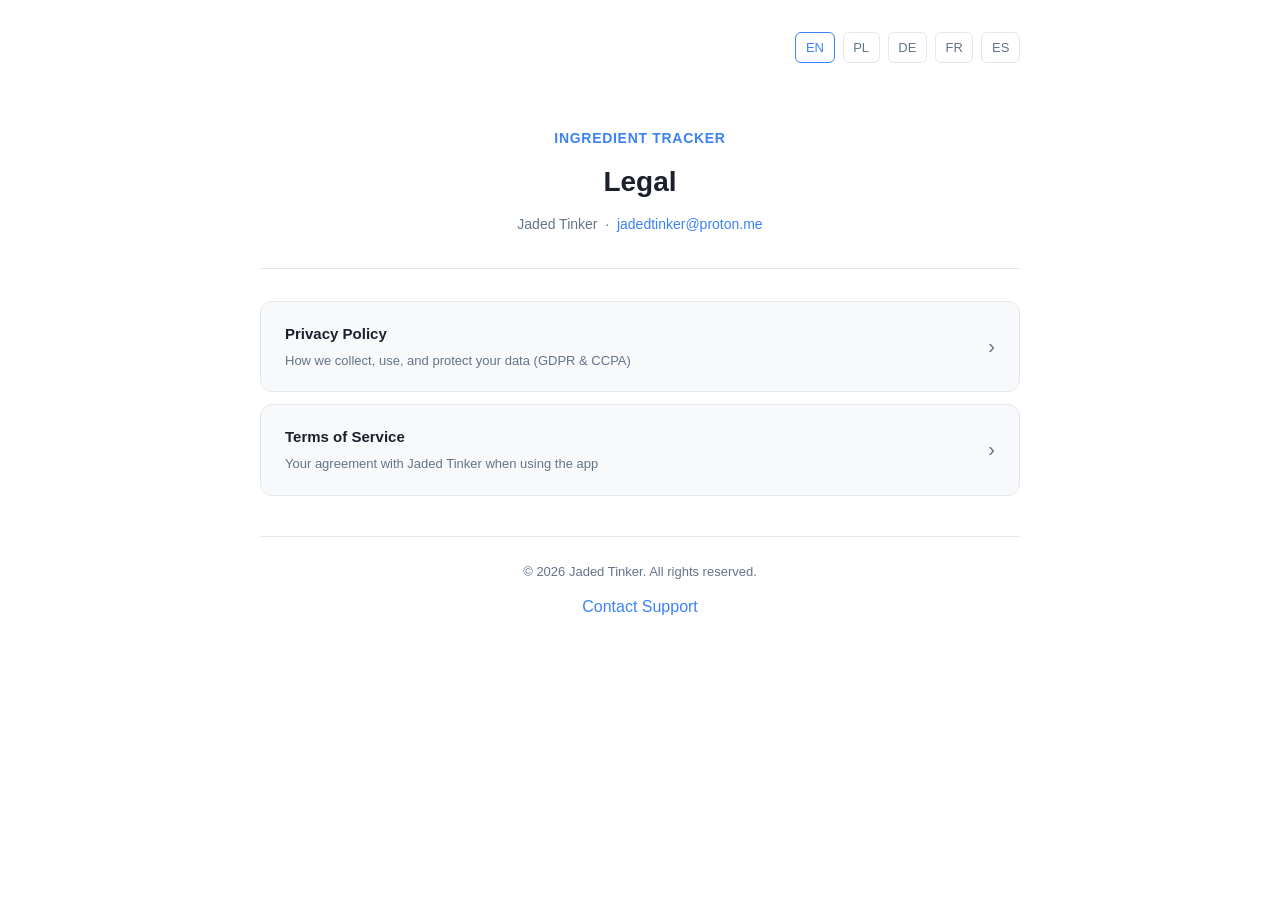
==== index.html @ 5c331623 "Add legal folder for subtree" ====
<!DOCTYPE html>
<html lang="en">
<head>
  <meta charset="UTF-8" />
  <meta name="viewport" content="width=device-width, initial-scale=1.0" />
  <title>Legal — Ingredient Tracker</title>
  <link rel="stylesheet" href="style.css" />
  <script>
    (function () {
      var supported = ['en', 'pl', 'de', 'fr', 'es'];
      var param = new URLSearchParams(location.search).get('lang');
      var nav = ((navigator.language || navigator.userLanguage || '')).split('-')[0].toLowerCase();
      var lang = supported.indexOf(param) !== -1 ? param
               : supported.indexOf(nav)   !== -1 ? nav
               : 'en';
      window.SITE_LANG = lang;
      document.documentElement.lang = lang;
    }());
  </script>
  <style>
    .legal-links { display: flex; flex-direction: column; gap: 0.75rem; margin-top: 1.5rem; }
    .legal-link { display: flex; align-items: center; justify-content: space-between; background: var(--surface); border: 1px solid var(--border); border-radius: 0.75rem; padding: 1.25rem 1.5rem; text-decoration: none; color: var(--text); transition: border-color 0.15s; }
    .legal-link:hover { border-color: var(--primary); }
    .legal-link-title { font-weight: 600; font-size: 0.9375rem; }
    .legal-link-desc { font-size: 0.8125rem; color: var(--text-muted); margin-top: 0.2rem; }
    .legal-link-arrow { color: var(--text-muted); font-size: 1.25rem; flex-shrink: 0; }
  </style>
</head>
<body>
  <div class="container">

    <!-- Language switcher -->
    <nav class="lang-switcher" id="lang-switcher">
      <a href="?lang=en">EN</a>
      <a href="?lang=pl">PL</a>
      <a href="?lang=de">DE</a>
      <a href="?lang=fr">FR</a>
      <a href="?lang=es">ES</a>
    </nav>

    <!-- EN -->
    <div class="lang-block" data-lang="en">
      <header><p class="app-name">Ingredient Tracker</p><h1>Legal</h1><p class="meta">Jaded Tinker &nbsp;·&nbsp; <a href="mailto:jadedtinker@proton.me">jadedtinker@proton.me</a></p></header>
      <div class="legal-links">
        <a href="privacy.html?lang=en" class="legal-link"><div><div class="legal-link-title">Privacy Policy</div><div class="legal-link-desc">How we collect, use, and protect your data (GDPR &amp; CCPA)</div></div><span class="legal-link-arrow">›</span></a>
        <a href="terms.html?lang=en" class="legal-link"><div><div class="legal-link-title">Terms of Service</div><div class="legal-link-desc">Your agreement with Jaded Tinker when using the app</div></div><span class="legal-link-arrow">›</span></a>
      </div>
      <footer><p>© 2026 Jaded Tinker. All rights reserved.</p><div class="footer-links"><a href="mailto:jadedtinker@proton.me">Contact Support</a></div></footer>
    </div>

    <!-- PL -->
    <div class="lang-block" data-lang="pl" hidden>
      <header><p class="app-name">Ingredient Tracker</p><h1>Dokumenty Prawne</h1><p class="meta">Jaded Tinker &nbsp;·&nbsp; <a href="mailto:jadedtinker@proton.me">jadedtinker@proton.me</a></p></header>
      <div class="legal-links">
        <a href="privacy.html?lang=pl" class="legal-link"><div><div class="legal-link-title">Polityka Prywatności</div><div class="legal-link-desc">Jak zbieramy i chronimy Twoje dane (RODO i CCPA)</div></div><span class="legal-link-arrow">›</span></a>
        <a href="terms.html?lang=pl" class="legal-link"><div><div class="legal-link-title">Warunki Korzystania</div><div class="legal-link-desc">Umowa z Jaded Tinker dotycząca korzystania z aplikacji</div></div><span class="legal-link-arrow">›</span></a>
      </div>
      <footer><p>© 2026 Jaded Tinker. Wszelkie prawa zastrzeżone.</p><div class="footer-links"><a href="mailto:jadedtinker@proton.me">Kontakt</a></div></footer>
    </div>

    <!-- DE -->
    <div class="lang-block" data-lang="de" hidden>
      <header><p class="app-name">Ingredient Tracker</p><h1>Rechtliches</h1><p class="meta">Jaded Tinker &nbsp;·&nbsp; <a href="mailto:jadedtinker@proton.me">jadedtinker@proton.me</a></p></header>
      <div class="legal-links">
        <a href="privacy.html?lang=de" class="legal-link"><div><div class="legal-link-title">Datenschutzerklärung</div><div class="legal-link-desc">Wie wir Ihre Daten erheben und schützen (DSGVO &amp; CCPA)</div></div><span class="legal-link-arrow">›</span></a>
        <a href="terms.html?lang=de" class="legal-link"><div><div class="legal-link-title">Nutzungsbedingungen</div><div class="legal-link-desc">Ihre Vereinbarung mit Jaded Tinker bei Nutzung der App</div></div><span class="legal-link-arrow">›</span></a>
      </div>
      <footer><p>© 2026 Jaded Tinker. Alle Rechte vorbehalten.</p><div class="footer-links"><a href="mailto:jadedtinker@proton.me">Kontakt</a></div></footer>
    </div>

    <!-- FR -->
    <div class="lang-block" data-lang="fr" hidden>
      <header><p class="app-name">Ingredient Tracker</p><h1>Documents Légaux</h1><p class="meta">Jaded Tinker &nbsp;·&nbsp; <a href="mailto:jadedtinker@proton.me">jadedtinker@proton.me</a></p></header>
      <div class="legal-links">
        <a href="privacy.html?lang=fr" class="legal-link"><div><div class="legal-link-title">Politique de Confidentialité</div><div class="legal-link-desc">Comment nous collectons et protégeons vos données (RGPD &amp; CCPA)</div></div><span class="legal-link-arrow">›</span></a>
        <a href="terms.html?lang=fr" class="legal-link"><div><div class="legal-link-title">Conditions d'Utilisation</div><div class="legal-link-desc">Votre accord avec Jaded Tinker pour l'utilisation de l'application</div></div><span class="legal-link-arrow">›</span></a>
      </div>
      <footer><p>© 2026 Jaded Tinker. Tous droits réservés.</p><div class="footer-links"><a href="mailto:jadedtinker@proton.me">Contact</a></div></footer>
    </div>

    <!-- ES -->
    <div class="lang-block" data-lang="es" hidden>
      <header><p class="app-name">Ingredient Tracker</p><h1>Documentos Legales</h1><p class="meta">Jaded Tinker &nbsp;·&nbsp; <a href="mailto:jadedtinker@proton.me">jadedtinker@proton.me</a></p></header>
      <div class="legal-links">
        <a href="privacy.html?lang=es" class="legal-link"><div><div class="legal-link-title">Política de Privacidad</div><div class="legal-link-desc">Cómo recopilamos y protegemos sus datos (RGPD y CCPA)</div></div><span class="legal-link-arrow">›</span></a>
        <a href="terms.html?lang=es" class="legal-link"><div><div class="legal-link-title">Términos de Servicio</div><div class="legal-link-desc">Su acuerdo con Jaded Tinker al usar la aplicación</div></div><span class="legal-link-arrow">›</span></a>
      </div>
      <footer><p>© 2026 Jaded Tinker. Todos los derechos reservados.</p><div class="footer-links"><a href="mailto:jadedtinker@proton.me">Contacto</a></div></footer>
    </div>

  </div>

  <script>
    (function () {
      var lang = window.SITE_LANG;
      var blocks = document.querySelectorAll('.lang-block');
      for (var i = 0; i < blocks.length; i++) {
        blocks[i].hidden = blocks[i].dataset.lang !== lang;
      }
      var links = document.querySelectorAll('#lang-switcher a');
      for (var j = 0; j < links.length; j++) {
        var href = links[j].getAttribute('href');
        if (href === '?lang=' + lang) {
          links[j].classList.add('active');
        }
      }
    }());
  </script>
</body>
</html>
---- style.css ----
*, *::before, *::after { box-sizing: border-box; }

:root {
  --bg: #ffffff;
  --surface: #f8f9fa;
  --border: #e2e8f0;
  --text: #1a202c;
  --text-muted: #64748b;
  --primary: #3b82f6;
  --warning-bg: #fef2f2;
  --warning-border: #fca5a5;
  --warning-text: #991b1b;
}

@media (prefers-color-scheme: dark) {
  :root {
    --bg: #0f172a;
    --surface: #1e293b;
    --border: #334155;
    --text: #f1f5f9;
    --text-muted: #94a3b8;
    --primary: #60a5fa;
    --warning-bg: #1c0a0a;
    --warning-border: #7f1d1d;
    --warning-text: #fca5a5;
  }
}

html { font-size: 16px; }

body {
  margin: 0;
  padding: 0;
  background: var(--bg);
  color: var(--text);
  font-family: -apple-system, BlinkMacSystemFont, "Segoe UI", Roboto, Helvetica, Arial, sans-serif;
  line-height: 1.65;
}

.container {
  max-width: 800px;
  margin: 0 auto;
  padding: 2rem 1.25rem 4rem;
}

/* Header */
header {
  text-align: center;
  padding: 2.5rem 0 2rem;
  border-bottom: 1px solid var(--border);
  margin-bottom: 2rem;
}

header .app-name {
  font-size: 0.875rem;
  font-weight: 600;
  color: var(--primary);
  letter-spacing: 0.05em;
  text-transform: uppercase;
  margin: 0 0 0.5rem;
}

header h1 {
  font-size: 1.75rem;
  font-weight: 700;
  margin: 0 0 0.5rem;
  color: var(--text);
}

header .meta {
  font-size: 0.875rem;
  color: var(--text-muted);
  margin: 0;
}

header .meta a {
  color: var(--primary);
  text-decoration: none;
}

header .meta a:hover {
  text-decoration: underline;
}

/* Sections */
section {
  background: var(--surface);
  border: 1px solid var(--border);
  border-radius: 0.75rem;
  padding: 1.25rem 1.5rem;
  margin-bottom: 1rem;
}

section h2 {
  font-size: 0.9375rem;
  font-weight: 600;
  margin: 0 0 0.75rem;
  color: var(--text);
}

section p {
  margin: 0 0 0.6rem;
  font-size: 0.9375rem;
  color: var(--text-muted);
}

section p:last-child { margin-bottom: 0; }

section ul {
  margin: 0.25rem 0 0.6rem 1.25rem;
  padding: 0;
}

section ul:last-child { margin-bottom: 0; }

section li {
  font-size: 0.9375rem;
  color: var(--text-muted);
  margin-bottom: 0.3rem;
}

section .sub-heading {
  font-size: 0.875rem;
  font-weight: 600;
  color: var(--text);
  margin: 1rem 0 0.4rem;
  display: block;
}

section .sub-heading:first-child { margin-top: 0; }

/* Medical disclaimer box */
.disclaimer {
  background: var(--warning-bg);
  border: 1px solid var(--warning-border);
  border-radius: 0.5rem;
  padding: 1rem;
  margin: 0.75rem 0;
}

.disclaimer .disclaimer-title {
  font-size: 0.875rem;
  font-weight: 700;
  color: var(--warning-text);
  margin: 0 0 0.5rem;
  display: block;
}

.disclaimer p {
  font-size: 0.875rem;
  color: var(--warning-text);
  margin: 0;
}

/* Third-party provider blocks */
.provider {
  margin-top: 1rem;
  padding-top: 1rem;
  border-top: 1px solid var(--border);
}

.provider:first-of-type { border-top: none; margin-top: 0; padding-top: 0; }

.provider-name {
  font-size: 0.875rem;
  font-weight: 600;
  color: var(--text);
  display: block;
  margin-bottom: 0.3rem;
}

.provider-policy {
  font-size: 0.8125rem;
  color: var(--text-muted);
  display: block;
  margin-top: 0.25rem;
}

.provider-policy a {
  color: var(--primary);
  text-decoration: none;
}

.provider-policy a:hover { text-decoration: underline; }

/* Footer */
footer {
  margin-top: 2.5rem;
  padding-top: 1.5rem;
  border-top: 1px solid var(--border);
  text-align: center;
}

footer p {
  font-size: 0.8125rem;
  color: var(--text-muted);
  margin: 0 0 0.5rem;
}

footer a {
  color: var(--primary);
  text-decoration: none;
}

footer a:hover { text-decoration: underline; }

footer .footer-links {
  display: flex;
  justify-content: center;
  gap: 1.5rem;
  flex-wrap: wrap;
  margin-top: 0.75rem;
}

/* Language switcher */
.lang-switcher {
  display: flex;
  gap: 0.5rem;
  justify-content: flex-end;
  flex-wrap: wrap;
  margin-bottom: 1.5rem;
}

.lang-switcher a {
  font-size: 0.8125rem;
  font-weight: 500;
  padding: 0.25rem 0.6rem;
  border-radius: 0.375rem;
  border: 1px solid var(--border);
  color: var(--text-muted);
  text-decoration: none;
  transition: border-color 0.15s, color 0.15s;
}

.lang-switcher a:hover,
.lang-switcher a.active {
  border-color: var(--primary);
  color: var(--primary);
}

/* Nav breadcrumb */
.breadcrumb {
  font-size: 0.8125rem;
  color: var(--text-muted);
  margin-bottom: 1.5rem;
}

.breadcrumb a {
  color: var(--primary);
  text-decoration: none;
}

.breadcrumb a:hover { text-decoration: underline; }
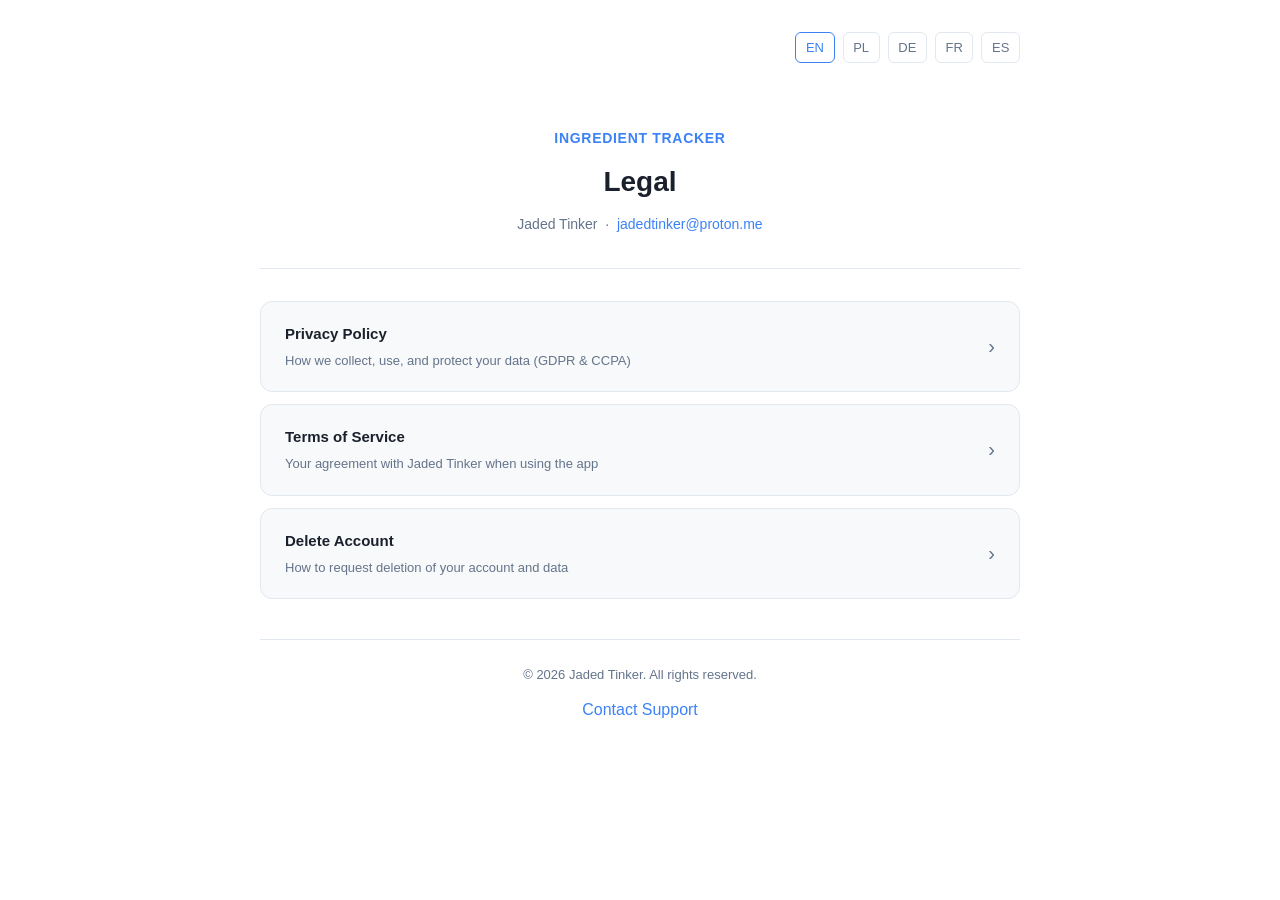
==== commit 76dcd32f: "legal: update privacy pages" ====
--- a/index.html
+++ b/index.html
@@ -44,6 +44,7 @@
       <div class="legal-links">
         <a href="privacy.html?lang=en" class="legal-link"><div><div class="legal-link-title">Privacy Policy</div><div class="legal-link-desc">How we collect, use, and protect your data (GDPR &amp; CCPA)</div></div><span class="legal-link-arrow">›</span></a>
         <a href="terms.html?lang=en" class="legal-link"><div><div class="legal-link-title">Terms of Service</div><div class="legal-link-desc">Your agreement with Jaded Tinker when using the app</div></div><span class="legal-link-arrow">›</span></a>
+        <a href="delete-account.html?lang=en" class="legal-link"><div><div class="legal-link-title">Delete Account</div><div class="legal-link-desc">How to request deletion of your account and data</div></div><span class="legal-link-arrow">›</span></a>
       </div>
       <footer><p>© 2026 Jaded Tinker. All rights reserved.</p><div class="footer-links"><a href="mailto:jadedtinker@proton.me">Contact Support</a></div></footer>
     </div>
@@ -54,6 +55,7 @@
       <div class="legal-links">
         <a href="privacy.html?lang=pl" class="legal-link"><div><div class="legal-link-title">Polityka Prywatności</div><div class="legal-link-desc">Jak zbieramy i chronimy Twoje dane (RODO i CCPA)</div></div><span class="legal-link-arrow">›</span></a>
         <a href="terms.html?lang=pl" class="legal-link"><div><div class="legal-link-title">Warunki Korzystania</div><div class="legal-link-desc">Umowa z Jaded Tinker dotycząca korzystania z aplikacji</div></div><span class="legal-link-arrow">›</span></a>
+        <a href="delete-account.html?lang=pl" class="legal-link"><div><div class="legal-link-title">Usuń Konto</div><div class="legal-link-desc">Jak poprosić o usunięcie konta i powiązanych danych</div></div><span class="legal-link-arrow">›</span></a>
       </div>
       <footer><p>© 2026 Jaded Tinker. Wszelkie prawa zastrzeżone.</p><div class="footer-links"><a href="mailto:jadedtinker@proton.me">Kontakt</a></div></footer>
     </div>
@@ -64,6 +66,7 @@
       <div class="legal-links">
         <a href="privacy.html?lang=de" class="legal-link"><div><div class="legal-link-title">Datenschutzerklärung</div><div class="legal-link-desc">Wie wir Ihre Daten erheben und schützen (DSGVO &amp; CCPA)</div></div><span class="legal-link-arrow">›</span></a>
         <a href="terms.html?lang=de" class="legal-link"><div><div class="legal-link-title">Nutzungsbedingungen</div><div class="legal-link-desc">Ihre Vereinbarung mit Jaded Tinker bei Nutzung der App</div></div><span class="legal-link-arrow">›</span></a>
+        <a href="delete-account.html?lang=de" class="legal-link"><div><div class="legal-link-title">Konto Löschen</div><div class="legal-link-desc">So beantragen Sie die Löschung Ihres Kontos und Ihrer Daten</div></div><span class="legal-link-arrow">›</span></a>
       </div>
       <footer><p>© 2026 Jaded Tinker. Alle Rechte vorbehalten.</p><div class="footer-links"><a href="mailto:jadedtinker@proton.me">Kontakt</a></div></footer>
     </div>
@@ -74,6 +77,7 @@
       <div class="legal-links">
         <a href="privacy.html?lang=fr" class="legal-link"><div><div class="legal-link-title">Politique de Confidentialité</div><div class="legal-link-desc">Comment nous collectons et protégeons vos données (RGPD &amp; CCPA)</div></div><span class="legal-link-arrow">›</span></a>
         <a href="terms.html?lang=fr" class="legal-link"><div><div class="legal-link-title">Conditions d'Utilisation</div><div class="legal-link-desc">Votre accord avec Jaded Tinker pour l'utilisation de l'application</div></div><span class="legal-link-arrow">›</span></a>
+        <a href="delete-account.html?lang=fr" class="legal-link"><div><div class="legal-link-title">Supprimer le Compte</div><div class="legal-link-desc">Comment demander la suppression de votre compte et de vos données</div></div><span class="legal-link-arrow">›</span></a>
       </div>
       <footer><p>© 2026 Jaded Tinker. Tous droits réservés.</p><div class="footer-links"><a href="mailto:jadedtinker@proton.me">Contact</a></div></footer>
     </div>
@@ -84,6 +88,7 @@
       <div class="legal-links">
         <a href="privacy.html?lang=es" class="legal-link"><div><div class="legal-link-title">Política de Privacidad</div><div class="legal-link-desc">Cómo recopilamos y protegemos sus datos (RGPD y CCPA)</div></div><span class="legal-link-arrow">›</span></a>
         <a href="terms.html?lang=es" class="legal-link"><div><div class="legal-link-title">Términos de Servicio</div><div class="legal-link-desc">Su acuerdo con Jaded Tinker al usar la aplicación</div></div><span class="legal-link-arrow">›</span></a>
+        <a href="delete-account.html?lang=es" class="legal-link"><div><div class="legal-link-title">Eliminar Cuenta</div><div class="legal-link-desc">Cómo solicitar la eliminación de su cuenta y datos</div></div><span class="legal-link-arrow">›</span></a>
       </div>
       <footer><p>© 2026 Jaded Tinker. Todos los derechos reservados.</p><div class="footer-links"><a href="mailto:jadedtinker@proton.me">Contacto</a></div></footer>
     </div>
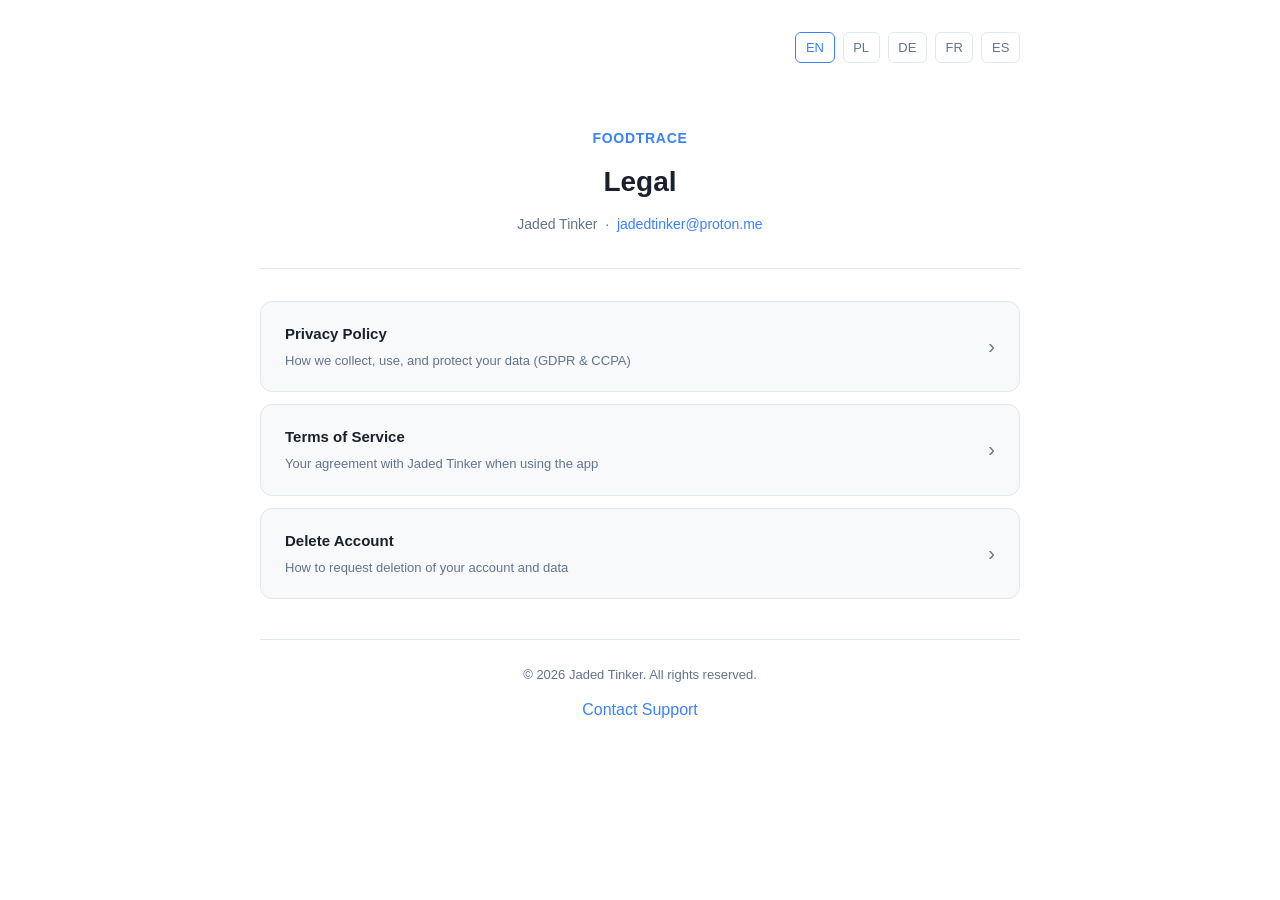
==== commit 940f1eac: "clean app rebuild and name change" ====
--- a/index.html
+++ b/index.html
@@ -1,115 +1,330 @@
 <!DOCTYPE html>
 <html lang="en">
-<head>
-  <meta charset="UTF-8" />
-  <meta name="viewport" content="width=device-width, initial-scale=1.0" />
-  <title>Legal — Ingredient Tracker</title>
-  <link rel="stylesheet" href="style.css" />
-  <script>
-    (function () {
-      var supported = ['en', 'pl', 'de', 'fr', 'es'];
-      var param = new URLSearchParams(location.search).get('lang');
-      var nav = ((navigator.language || navigator.userLanguage || '')).split('-')[0].toLowerCase();
-      var lang = supported.indexOf(param) !== -1 ? param
-               : supported.indexOf(nav)   !== -1 ? nav
-               : 'en';
-      window.SITE_LANG = lang;
-      document.documentElement.lang = lang;
-    }());
-  </script>
-  <style>
-    .legal-links { display: flex; flex-direction: column; gap: 0.75rem; margin-top: 1.5rem; }
-    .legal-link { display: flex; align-items: center; justify-content: space-between; background: var(--surface); border: 1px solid var(--border); border-radius: 0.75rem; padding: 1.25rem 1.5rem; text-decoration: none; color: var(--text); transition: border-color 0.15s; }
-    .legal-link:hover { border-color: var(--primary); }
-    .legal-link-title { font-weight: 600; font-size: 0.9375rem; }
-    .legal-link-desc { font-size: 0.8125rem; color: var(--text-muted); margin-top: 0.2rem; }
-    .legal-link-arrow { color: var(--text-muted); font-size: 1.25rem; flex-shrink: 0; }
-  </style>
-</head>
-<body>
-  <div class="container">
-
-    <!-- Language switcher -->
-    <nav class="lang-switcher" id="lang-switcher">
-      <a href="?lang=en">EN</a>
-      <a href="?lang=pl">PL</a>
-      <a href="?lang=de">DE</a>
-      <a href="?lang=fr">FR</a>
-      <a href="?lang=es">ES</a>
-    </nav>
-
-    <!-- EN -->
-    <div class="lang-block" data-lang="en">
-      <header><p class="app-name">Ingredient Tracker</p><h1>Legal</h1><p class="meta">Jaded Tinker &nbsp;·&nbsp; <a href="mailto:jadedtinker@proton.me">jadedtinker@proton.me</a></p></header>
-      <div class="legal-links">
-        <a href="privacy.html?lang=en" class="legal-link"><div><div class="legal-link-title">Privacy Policy</div><div class="legal-link-desc">How we collect, use, and protect your data (GDPR &amp; CCPA)</div></div><span class="legal-link-arrow">›</span></a>
-        <a href="terms.html?lang=en" class="legal-link"><div><div class="legal-link-title">Terms of Service</div><div class="legal-link-desc">Your agreement with Jaded Tinker when using the app</div></div><span class="legal-link-arrow">›</span></a>
-        <a href="delete-account.html?lang=en" class="legal-link"><div><div class="legal-link-title">Delete Account</div><div class="legal-link-desc">How to request deletion of your account and data</div></div><span class="legal-link-arrow">›</span></a>
-      </div>
-      <footer><p>© 2026 Jaded Tinker. All rights reserved.</p><div class="footer-links"><a href="mailto:jadedtinker@proton.me">Contact Support</a></div></footer>
+  <head>
+    <meta charset="UTF-8" />
+    <meta name="viewport" content="width=device-width, initial-scale=1.0" />
+    <title>Legal — FoodTrace</title>
+    <link rel="stylesheet" href="style.css" />
+    <script>
+      (function () {
+        var supported = ["en", "pl", "de", "fr", "es"];
+        var param = new URLSearchParams(location.search).get("lang");
+        var nav = (navigator.language || navigator.userLanguage || "")
+          .split("-")[0]
+          .toLowerCase();
+        var lang =
+          supported.indexOf(param) !== -1
+            ? param
+            : supported.indexOf(nav) !== -1
+            ? nav
+            : "en";
+        window.SITE_LANG = lang;
+        document.documentElement.lang = lang;
+      })();
+    </script>
+    <style>
+      .legal-links {
+        display: flex;
+        flex-direction: column;
+        gap: 0.75rem;
+        margin-top: 1.5rem;
+      }
+      .legal-link {
+        display: flex;
+        align-items: center;
+        justify-content: space-between;
+        background: var(--surface);
+        border: 1px solid var(--border);
+        border-radius: 0.75rem;
+        padding: 1.25rem 1.5rem;
+        text-decoration: none;
+        color: var(--text);
+        transition: border-color 0.15s;
+      }
+      .legal-link:hover {
+        border-color: var(--primary);
+      }
+      .legal-link-title {
+        font-weight: 600;
+        font-size: 0.9375rem;
+      }
+      .legal-link-desc {
+        font-size: 0.8125rem;
+        color: var(--text-muted);
+        margin-top: 0.2rem;
+      }
+      .legal-link-arrow {
+        color: var(--text-muted);
+        font-size: 1.25rem;
+        flex-shrink: 0;
+      }
+    </style>
+  </head>
+  <body>
+    <div class="container">
+      <!-- Language switcher -->
+      <nav class="lang-switcher" id="lang-switcher">
+        <a href="?lang=en">EN</a>
+        <a href="?lang=pl">PL</a>
+        <a href="?lang=de">DE</a>
+        <a href="?lang=fr">FR</a>
+        <a href="?lang=es">ES</a>
+      </nav>
+
+      <!-- EN -->
+      <div class="lang-block" data-lang="en">
+        <header>
+          <p class="app-name">FoodTrace</p>
+          <h1>Legal</h1>
+          <p class="meta">
+            Jaded Tinker &nbsp;·&nbsp;
+            <a href="mailto:jadedtinker@proton.me">jadedtinker@proton.me</a>
+          </p>
+        </header>
+        <div class="legal-links">
+          <a href="privacy.html?lang=en" class="legal-link"
+            ><div>
+              <div class="legal-link-title">Privacy Policy</div>
+              <div class="legal-link-desc">
+                How we collect, use, and protect your data (GDPR &amp; CCPA)
+              </div>
+            </div>
+            <span class="legal-link-arrow">›</span></a
+          >
+          <a href="terms.html?lang=en" class="legal-link"
+            ><div>
+              <div class="legal-link-title">Terms of Service</div>
+              <div class="legal-link-desc">
+                Your agreement with Jaded Tinker when using the app
+              </div>
+            </div>
+            <span class="legal-link-arrow">›</span></a
+          >
+          <a href="delete-account.html?lang=en" class="legal-link"
+            ><div>
+              <div class="legal-link-title">Delete Account</div>
+              <div class="legal-link-desc">
+                How to request deletion of your account and data
+              </div>
+            </div>
+            <span class="legal-link-arrow">›</span></a
+          >
+        </div>
+        <footer>
+          <p>© 2026 Jaded Tinker. All rights reserved.</p>
+          <div class="footer-links">
+            <a href="mailto:jadedtinker@proton.me">Contact Support</a>
+          </div>
+        </footer>
+      </div>
+
+      <!-- PL -->
+      <div class="lang-block" data-lang="pl" hidden>
+        <header>
+          <p class="app-name">FoodTrace</p>
+          <h1>Dokumenty Prawne</h1>
+          <p class="meta">
+            Jaded Tinker &nbsp;·&nbsp;
+            <a href="mailto:jadedtinker@proton.me">jadedtinker@proton.me</a>
+          </p>
+        </header>
+        <div class="legal-links">
+          <a href="privacy.html?lang=pl" class="legal-link"
+            ><div>
+              <div class="legal-link-title">Polityka Prywatności</div>
+              <div class="legal-link-desc">
+                Jak zbieramy i chronimy Twoje dane (RODO i CCPA)
+              </div>
+            </div>
+            <span class="legal-link-arrow">›</span></a
+          >
+          <a href="terms.html?lang=pl" class="legal-link"
+            ><div>
+              <div class="legal-link-title">Warunki Korzystania</div>
+              <div class="legal-link-desc">
+                Umowa z Jaded Tinker dotycząca korzystania z aplikacji
+              </div>
+            </div>
+            <span class="legal-link-arrow">›</span></a
+          >
+          <a href="delete-account.html?lang=pl" class="legal-link"
+            ><div>
+              <div class="legal-link-title">Usuń Konto</div>
+              <div class="legal-link-desc">
+                Jak poprosić o usunięcie konta i powiązanych danych
+              </div>
+            </div>
+            <span class="legal-link-arrow">›</span></a
+          >
+        </div>
+        <footer>
+          <p>© 2026 Jaded Tinker. Wszelkie prawa zastrzeżone.</p>
+          <div class="footer-links">
+            <a href="mailto:jadedtinker@proton.me">Kontakt</a>
+          </div>
+        </footer>
+      </div>
+
+      <!-- DE -->
+      <div class="lang-block" data-lang="de" hidden>
+        <header>
+          <p class="app-name">FoodTrace</p>
+          <h1>Rechtliches</h1>
+          <p class="meta">
+            Jaded Tinker &nbsp;·&nbsp;
+            <a href="mailto:jadedtinker@proton.me">jadedtinker@proton.me</a>
+          </p>
+        </header>
+        <div class="legal-links">
+          <a href="privacy.html?lang=de" class="legal-link"
+            ><div>
+              <div class="legal-link-title">Datenschutzerklärung</div>
+              <div class="legal-link-desc">
+                Wie wir Ihre Daten erheben und schützen (DSGVO &amp; CCPA)
+              </div>
+            </div>
+            <span class="legal-link-arrow">›</span></a
+          >
+          <a href="terms.html?lang=de" class="legal-link"
+            ><div>
+              <div class="legal-link-title">Nutzungsbedingungen</div>
+              <div class="legal-link-desc">
+                Ihre Vereinbarung mit Jaded Tinker bei Nutzung der App
+              </div>
+            </div>
+            <span class="legal-link-arrow">›</span></a
+          >
+          <a href="delete-account.html?lang=de" class="legal-link"
+            ><div>
+              <div class="legal-link-title">Konto Löschen</div>
+              <div class="legal-link-desc">
+                So beantragen Sie die Löschung Ihres Kontos und Ihrer Daten
+              </div>
+            </div>
+            <span class="legal-link-arrow">›</span></a
+          >
+        </div>
+        <footer>
+          <p>© 2026 Jaded Tinker. Alle Rechte vorbehalten.</p>
+          <div class="footer-links">
+            <a href="mailto:jadedtinker@proton.me">Kontakt</a>
+          </div>
+        </footer>
+      </div>
+
+      <!-- FR -->
+      <div class="lang-block" data-lang="fr" hidden>
+        <header>
+          <p class="app-name">FoodTrace</p>
+          <h1>Documents Légaux</h1>
+          <p class="meta">
+            Jaded Tinker &nbsp;·&nbsp;
+            <a href="mailto:jadedtinker@proton.me">jadedtinker@proton.me</a>
+          </p>
+        </header>
+        <div class="legal-links">
+          <a href="privacy.html?lang=fr" class="legal-link"
+            ><div>
+              <div class="legal-link-title">Politique de Confidentialité</div>
+              <div class="legal-link-desc">
+                Comment nous collectons et protégeons vos données (RGPD &amp;
+                CCPA)
+              </div>
+            </div>
+            <span class="legal-link-arrow">›</span></a
+          >
+          <a href="terms.html?lang=fr" class="legal-link"
+            ><div>
+              <div class="legal-link-title">Conditions d'Utilisation</div>
+              <div class="legal-link-desc">
+                Votre accord avec Jaded Tinker pour l'utilisation de
+                l'application
+              </div>
+            </div>
+            <span class="legal-link-arrow">›</span></a
+          >
+          <a href="delete-account.html?lang=fr" class="legal-link"
+            ><div>
+              <div class="legal-link-title">Supprimer le Compte</div>
+              <div class="legal-link-desc">
+                Comment demander la suppression de votre compte et de vos
+                données
+              </div>
+            </div>
+            <span class="legal-link-arrow">›</span></a
+          >
+        </div>
+        <footer>
+          <p>© 2026 Jaded Tinker. Tous droits réservés.</p>
+          <div class="footer-links">
+            <a href="mailto:jadedtinker@proton.me">Contact</a>
+          </div>
+        </footer>
+      </div>
+
+      <!-- ES -->
+      <div class="lang-block" data-lang="es" hidden>
+        <header>
+          <p class="app-name">FoodTrace</p>
+          <h1>Documentos Legales</h1>
+          <p class="meta">
+            Jaded Tinker &nbsp;·&nbsp;
+            <a href="mailto:jadedtinker@proton.me">jadedtinker@proton.me</a>
+          </p>
+        </header>
+        <div class="legal-links">
+          <a href="privacy.html?lang=es" class="legal-link"
+            ><div>
+              <div class="legal-link-title">Política de Privacidad</div>
+              <div class="legal-link-desc">
+                Cómo recopilamos y protegemos sus datos (RGPD y CCPA)
+              </div>
+            </div>
+            <span class="legal-link-arrow">›</span></a
+          >
+          <a href="terms.html?lang=es" class="legal-link"
+            ><div>
+              <div class="legal-link-title">Términos de Servicio</div>
+              <div class="legal-link-desc">
+                Su acuerdo con Jaded Tinker al usar la aplicación
+              </div>
+            </div>
+            <span class="legal-link-arrow">›</span></a
+          >
+          <a href="delete-account.html?lang=es" class="legal-link"
+            ><div>
+              <div class="legal-link-title">Eliminar Cuenta</div>
+              <div class="legal-link-desc">
+                Cómo solicitar la eliminación de su cuenta y datos
+              </div>
+            </div>
+            <span class="legal-link-arrow">›</span></a
+          >
+        </div>
+        <footer>
+          <p>© 2026 Jaded Tinker. Todos los derechos reservados.</p>
+          <div class="footer-links">
+            <a href="mailto:jadedtinker@proton.me">Contacto</a>
+          </div>
+        </footer>
+      </div>
     </div>
 
-    <!-- PL -->
-    <div class="lang-block" data-lang="pl" hidden>
-      <header><p class="app-name">Ingredient Tracker</p><h1>Dokumenty Prawne</h1><p class="meta">Jaded Tinker &nbsp;·&nbsp; <a href="mailto:jadedtinker@proton.me">jadedtinker@proton.me</a></p></header>
-      <div class="legal-links">
-        <a href="privacy.html?lang=pl" class="legal-link"><div><div class="legal-link-title">Polityka Prywatności</div><div class="legal-link-desc">Jak zbieramy i chronimy Twoje dane (RODO i CCPA)</div></div><span class="legal-link-arrow">›</span></a>
-        <a href="terms.html?lang=pl" class="legal-link"><div><div class="legal-link-title">Warunki Korzystania</div><div class="legal-link-desc">Umowa z Jaded Tinker dotycząca korzystania z aplikacji</div></div><span class="legal-link-arrow">›</span></a>
-        <a href="delete-account.html?lang=pl" class="legal-link"><div><div class="legal-link-title">Usuń Konto</div><div class="legal-link-desc">Jak poprosić o usunięcie konta i powiązanych danych</div></div><span class="legal-link-arrow">›</span></a>
-      </div>
-      <footer><p>© 2026 Jaded Tinker. Wszelkie prawa zastrzeżone.</p><div class="footer-links"><a href="mailto:jadedtinker@proton.me">Kontakt</a></div></footer>
-    </div>
-
-    <!-- DE -->
-    <div class="lang-block" data-lang="de" hidden>
-      <header><p class="app-name">Ingredient Tracker</p><h1>Rechtliches</h1><p class="meta">Jaded Tinker &nbsp;·&nbsp; <a href="mailto:jadedtinker@proton.me">jadedtinker@proton.me</a></p></header>
-      <div class="legal-links">
-        <a href="privacy.html?lang=de" class="legal-link"><div><div class="legal-link-title">Datenschutzerklärung</div><div class="legal-link-desc">Wie wir Ihre Daten erheben und schützen (DSGVO &amp; CCPA)</div></div><span class="legal-link-arrow">›</span></a>
-        <a href="terms.html?lang=de" class="legal-link"><div><div class="legal-link-title">Nutzungsbedingungen</div><div class="legal-link-desc">Ihre Vereinbarung mit Jaded Tinker bei Nutzung der App</div></div><span class="legal-link-arrow">›</span></a>
-        <a href="delete-account.html?lang=de" class="legal-link"><div><div class="legal-link-title">Konto Löschen</div><div class="legal-link-desc">So beantragen Sie die Löschung Ihres Kontos und Ihrer Daten</div></div><span class="legal-link-arrow">›</span></a>
-      </div>
-      <footer><p>© 2026 Jaded Tinker. Alle Rechte vorbehalten.</p><div class="footer-links"><a href="mailto:jadedtinker@proton.me">Kontakt</a></div></footer>
-    </div>
-
-    <!-- FR -->
-    <div class="lang-block" data-lang="fr" hidden>
-      <header><p class="app-name">Ingredient Tracker</p><h1>Documents Légaux</h1><p class="meta">Jaded Tinker &nbsp;·&nbsp; <a href="mailto:jadedtinker@proton.me">jadedtinker@proton.me</a></p></header>
-      <div class="legal-links">
-        <a href="privacy.html?lang=fr" class="legal-link"><div><div class="legal-link-title">Politique de Confidentialité</div><div class="legal-link-desc">Comment nous collectons et protégeons vos données (RGPD &amp; CCPA)</div></div><span class="legal-link-arrow">›</span></a>
-        <a href="terms.html?lang=fr" class="legal-link"><div><div class="legal-link-title">Conditions d'Utilisation</div><div class="legal-link-desc">Votre accord avec Jaded Tinker pour l'utilisation de l'application</div></div><span class="legal-link-arrow">›</span></a>
-        <a href="delete-account.html?lang=fr" class="legal-link"><div><div class="legal-link-title">Supprimer le Compte</div><div class="legal-link-desc">Comment demander la suppression de votre compte et de vos données</div></div><span class="legal-link-arrow">›</span></a>
-      </div>
-      <footer><p>© 2026 Jaded Tinker. Tous droits réservés.</p><div class="footer-links"><a href="mailto:jadedtinker@proton.me">Contact</a></div></footer>
-    </div>
-
-    <!-- ES -->
-    <div class="lang-block" data-lang="es" hidden>
-      <header><p class="app-name">Ingredient Tracker</p><h1>Documentos Legales</h1><p class="meta">Jaded Tinker &nbsp;·&nbsp; <a href="mailto:jadedtinker@proton.me">jadedtinker@proton.me</a></p></header>
-      <div class="legal-links">
-        <a href="privacy.html?lang=es" class="legal-link"><div><div class="legal-link-title">Política de Privacidad</div><div class="legal-link-desc">Cómo recopilamos y protegemos sus datos (RGPD y CCPA)</div></div><span class="legal-link-arrow">›</span></a>
-        <a href="terms.html?lang=es" class="legal-link"><div><div class="legal-link-title">Términos de Servicio</div><div class="legal-link-desc">Su acuerdo con Jaded Tinker al usar la aplicación</div></div><span class="legal-link-arrow">›</span></a>
-        <a href="delete-account.html?lang=es" class="legal-link"><div><div class="legal-link-title">Eliminar Cuenta</div><div class="legal-link-desc">Cómo solicitar la eliminación de su cuenta y datos</div></div><span class="legal-link-arrow">›</span></a>
-      </div>
-      <footer><p>© 2026 Jaded Tinker. Todos los derechos reservados.</p><div class="footer-links"><a href="mailto:jadedtinker@proton.me">Contacto</a></div></footer>
-    </div>
-
-  </div>
-
-  <script>
-    (function () {
-      var lang = window.SITE_LANG;
-      var blocks = document.querySelectorAll('.lang-block');
-      for (var i = 0; i < blocks.length; i++) {
-        blocks[i].hidden = blocks[i].dataset.lang !== lang;
-      }
-      var links = document.querySelectorAll('#lang-switcher a');
-      for (var j = 0; j < links.length; j++) {
-        var href = links[j].getAttribute('href');
-        if (href === '?lang=' + lang) {
-          links[j].classList.add('active');
+    <script>
+      (function () {
+        var lang = window.SITE_LANG;
+        var blocks = document.querySelectorAll(".lang-block");
+        for (var i = 0; i < blocks.length; i++) {
+          blocks[i].hidden = blocks[i].dataset.lang !== lang;
         }
-      }
-    }());
-  </script>
-</body>
+        var links = document.querySelectorAll("#lang-switcher a");
+        for (var j = 0; j < links.length; j++) {
+          var href = links[j].getAttribute("href");
+          if (href === "?lang=" + lang) {
+            links[j].classList.add("active");
+          }
+        }
+      })();
+    </script>
+  </body>
 </html>
--- a/style.css
+++ b/style.css
@@ -1,4 +1,8 @@
-*, *::before, *::after { box-sizing: border-box; }
+*,
+*::before,
+*::after {
+  box-sizing: border-box;
+}
 
 :root {
   --bg: #ffffff;
@@ -19,21 +23,34 @@
     --border: #334155;
     --text: #f1f5f9;
     --text-muted: #94a3b8;
-    --primary: #60a5fa;
+    --primary: #93c5fd;
     --warning-bg: #1c0a0a;
     --warning-border: #7f1d1d;
     --warning-text: #fca5a5;
   }
 }
 
-html { font-size: 16px; }
+html {
+  font-size: 16px;
+}
+
+a {
+  color: var(--primary);
+  text-decoration: none;
+}
+
+a:hover {
+  text-decoration: underline;
+}
 
 body {
   margin: 0;
   padding: 0;
   background: var(--bg);
   color: var(--text);
-  font-family: -apple-system, BlinkMacSystemFont, "Segoe UI", Roboto, Helvetica, Arial, sans-serif;
+  font-family:
+    -apple-system, BlinkMacSystemFont, "Segoe UI", Roboto, Helvetica, Arial,
+    sans-serif;
   line-height: 1.65;
 }
 
@@ -104,14 +121,18 @@
   color: var(--text-muted);
 }
 
-section p:last-child { margin-bottom: 0; }
+section p:last-child {
+  margin-bottom: 0;
+}
 
 section ul {
   margin: 0.25rem 0 0.6rem 1.25rem;
   padding: 0;
 }
 
-section ul:last-child { margin-bottom: 0; }
+section ul:last-child {
+  margin-bottom: 0;
+}
 
 section li {
   font-size: 0.9375rem;
@@ -127,7 +148,9 @@
   display: block;
 }
 
-section .sub-heading:first-child { margin-top: 0; }
+section .sub-heading:first-child {
+  margin-top: 0;
+}
 
 /* Medical disclaimer box */
 .disclaimer {
@@ -159,7 +182,11 @@
   border-top: 1px solid var(--border);
 }
 
-.provider:first-of-type { border-top: none; margin-top: 0; padding-top: 0; }
+.provider:first-of-type {
+  border-top: none;
+  margin-top: 0;
+  padding-top: 0;
+}
 
 .provider-name {
   font-size: 0.875rem;
@@ -181,7 +208,9 @@
   text-decoration: none;
 }
 
-.provider-policy a:hover { text-decoration: underline; }
+.provider-policy a:hover {
+  text-decoration: underline;
+}
 
 /* Footer */
 footer {
@@ -202,7 +231,9 @@
   text-decoration: none;
 }
 
-footer a:hover { text-decoration: underline; }
+footer a:hover {
+  text-decoration: underline;
+}
 
 footer .footer-links {
   display: flex;
@@ -229,7 +260,9 @@
   border: 1px solid var(--border);
   color: var(--text-muted);
   text-decoration: none;
-  transition: border-color 0.15s, color 0.15s;
+  transition:
+    border-color 0.15s,
+    color 0.15s;
 }
 
 .lang-switcher a:hover,
@@ -250,4 +283,6 @@
   text-decoration: none;
 }
 
-.breadcrumb a:hover { text-decoration: underline; }
+.breadcrumb a:hover {
+  text-decoration: underline;
+}
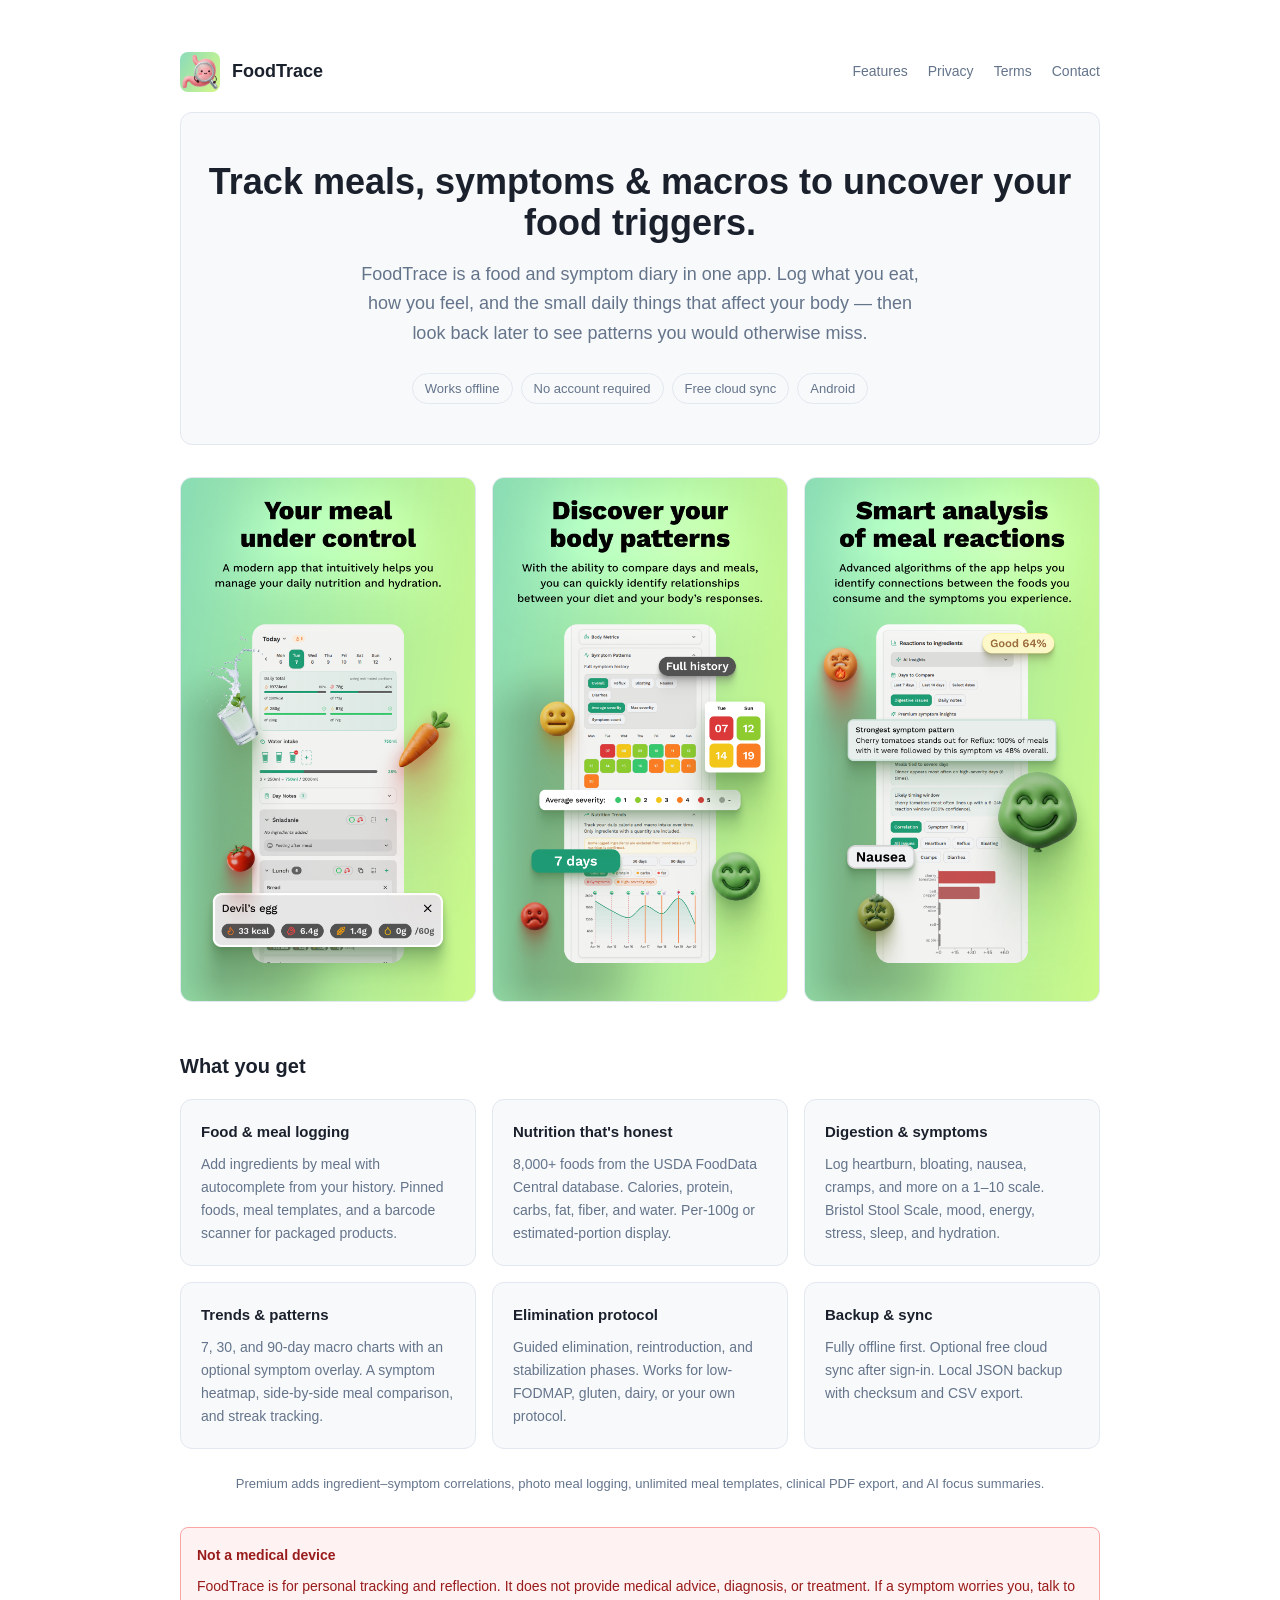
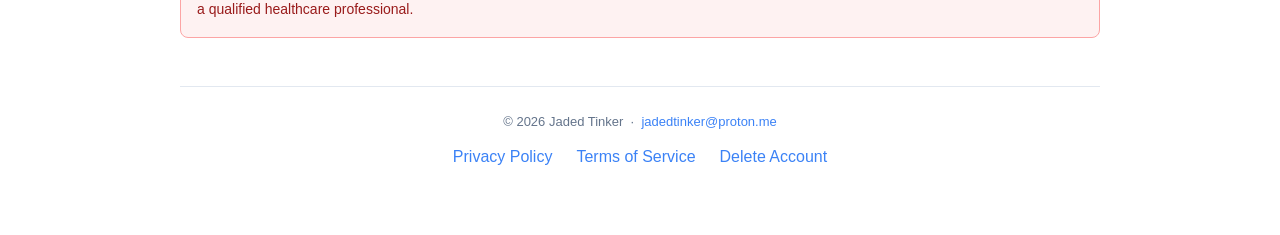
==== commit 299dd8a6: "legal: update privacy pages" ====
--- a/index.html
+++ b/index.html
@@ -3,328 +3,277 @@
   <head>
     <meta charset="UTF-8" />
     <meta name="viewport" content="width=device-width, initial-scale=1.0" />
-    <title>Legal — FoodTrace</title>
+    <title>FoodTrace — Food & symptom diary</title>
+    <meta
+      name="description"
+      content="FoodTrace is a food and symptom diary. Log what you eat, how you feel, and uncover your food triggers. Works offline. Available on Android."
+    />
+    <link rel="icon" type="image/png" href="img/icon.png" />
     <link rel="stylesheet" href="style.css" />
-    <script>
-      (function () {
-        var supported = ["en", "pl", "de", "fr", "es"];
-        var param = new URLSearchParams(location.search).get("lang");
-        var nav = (navigator.language || navigator.userLanguage || "")
-          .split("-")[0]
-          .toLowerCase();
-        var lang =
-          supported.indexOf(param) !== -1
-            ? param
-            : supported.indexOf(nav) !== -1
-            ? nav
-            : "en";
-        window.SITE_LANG = lang;
-        document.documentElement.lang = lang;
-      })();
-    </script>
     <style>
-      .legal-links {
-        display: flex;
-        flex-direction: column;
-        gap: 0.75rem;
-        margin-top: 1.5rem;
-      }
-      .legal-link {
+      .container {
+        max-width: 960px;
+      }
+
+      .site-header {
         display: flex;
         align-items: center;
         justify-content: space-between;
+        padding: 1.25rem 0;
+        margin-bottom: 0;
+        border-bottom: none;
+        text-align: left;
+      }
+
+      .brand {
+        display: flex;
+        align-items: center;
+        gap: 0.75rem;
+      }
+
+      .brand img {
+        width: 40px;
+        height: 40px;
+        border-radius: 0.5rem;
+      }
+
+      .brand span {
+        font-size: 1.125rem;
+        font-weight: 700;
+        color: var(--text);
+      }
+
+      .site-nav {
+        display: flex;
+        gap: 1.25rem;
+        flex-wrap: wrap;
+        font-size: 0.875rem;
+      }
+
+      .site-nav a {
+        color: var(--text-muted);
+      }
+
+      .site-nav a:hover {
+        color: var(--primary);
+      }
+
+      .hero {
+        padding: 3rem 0 2.5rem;
+        text-align: center;
+      }
+
+      .hero h1 {
+        font-size: 2.25rem;
+        line-height: 1.15;
+        margin: 0 0 1rem;
+        color: var(--text);
+        font-weight: 800;
+      }
+
+      .hero .tagline {
+        font-size: 1.125rem;
+        color: var(--text-muted);
+        max-width: 36rem;
+        margin: 0 auto 1.5rem;
+      }
+
+      .hero-badges {
+        display: inline-flex;
+        gap: 0.5rem;
+        flex-wrap: wrap;
+        justify-content: center;
+        font-size: 0.8125rem;
+        color: var(--text-muted);
+      }
+
+      .hero-badges span {
+        border: 1px solid var(--border);
+        border-radius: 999px;
+        padding: 0.25rem 0.75rem;
+        background: var(--surface);
+      }
+
+      .screens {
+        display: grid;
+        grid-template-columns: repeat(3, 1fr);
+        gap: 1rem;
+        margin: 2rem 0 3rem;
+      }
+
+      .screens img {
+        width: 100%;
+        height: auto;
+        border-radius: 0.75rem;
+        border: 1px solid var(--border);
+        background: var(--surface);
+      }
+
+      @media (max-width: 720px) {
+        .hero h1 {
+          font-size: 1.75rem;
+        }
+        .screens {
+          grid-template-columns: 1fr;
+          max-width: 20rem;
+          margin-left: auto;
+          margin-right: auto;
+        }
+      }
+
+      .section-title {
+        font-size: 1.25rem;
+        font-weight: 700;
+        margin: 2rem 0 1rem;
+        color: var(--text);
+      }
+
+      .features {
+        display: grid;
+        grid-template-columns: repeat(auto-fit, minmax(240px, 1fr));
+        gap: 1rem;
+        margin-bottom: 2rem;
+      }
+
+      .feature {
         background: var(--surface);
         border: 1px solid var(--border);
         border-radius: 0.75rem;
-        padding: 1.25rem 1.5rem;
-        text-decoration: none;
-        color: var(--text);
-        transition: border-color 0.15s;
-      }
-      .legal-link:hover {
-        border-color: var(--primary);
-      }
-      .legal-link-title {
+        padding: 1.25rem 1.25rem;
+      }
+
+      .feature h3 {
+        font-size: 0.9375rem;
         font-weight: 600;
-        font-size: 0.9375rem;
-      }
-      .legal-link-desc {
+        margin: 0 0 0.5rem;
+        color: var(--text);
+      }
+
+      .feature p {
+        font-size: 0.875rem;
+        color: var(--text-muted);
+        margin: 0;
+      }
+
+      .premium-note {
         font-size: 0.8125rem;
         color: var(--text-muted);
-        margin-top: 0.2rem;
-      }
-      .legal-link-arrow {
-        color: var(--text-muted);
-        font-size: 1.25rem;
-        flex-shrink: 0;
+        text-align: center;
+        margin: -0.5rem 0 2rem;
+      }
+
+      footer {
+        margin-top: 3rem;
       }
     </style>
   </head>
   <body>
     <div class="container">
-      <!-- Language switcher -->
-      <nav class="lang-switcher" id="lang-switcher">
-        <a href="?lang=en">EN</a>
-        <a href="?lang=pl">PL</a>
-        <a href="?lang=de">DE</a>
-        <a href="?lang=fr">FR</a>
-        <a href="?lang=es">ES</a>
-      </nav>
-
-      <!-- EN -->
-      <div class="lang-block" data-lang="en">
-        <header>
-          <p class="app-name">FoodTrace</p>
-          <h1>Legal</h1>
-          <p class="meta">
-            Jaded Tinker &nbsp;·&nbsp;
-            <a href="mailto:jadedtinker@proton.me">jadedtinker@proton.me</a>
-          </p>
-        </header>
-        <div class="legal-links">
-          <a href="privacy.html?lang=en" class="legal-link"
-            ><div>
-              <div class="legal-link-title">Privacy Policy</div>
-              <div class="legal-link-desc">
-                How we collect, use, and protect your data (GDPR &amp; CCPA)
-              </div>
-            </div>
-            <span class="legal-link-arrow">›</span></a
-          >
-          <a href="terms.html?lang=en" class="legal-link"
-            ><div>
-              <div class="legal-link-title">Terms of Service</div>
-              <div class="legal-link-desc">
-                Your agreement with Jaded Tinker when using the app
-              </div>
-            </div>
-            <span class="legal-link-arrow">›</span></a
-          >
-          <a href="delete-account.html?lang=en" class="legal-link"
-            ><div>
-              <div class="legal-link-title">Delete Account</div>
-              <div class="legal-link-desc">
-                How to request deletion of your account and data
-              </div>
-            </div>
-            <span class="legal-link-arrow">›</span></a
-          >
-        </div>
-        <footer>
-          <p>© 2026 Jaded Tinker. All rights reserved.</p>
-          <div class="footer-links">
-            <a href="mailto:jadedtinker@proton.me">Contact Support</a>
-          </div>
-        </footer>
+      <header class="site-header">
+        <div class="brand">
+          <img src="img/icon.png" alt="FoodTrace icon" />
+          <span>FoodTrace</span>
+        </div>
+        <nav class="site-nav">
+          <a href="#features">Features</a>
+          <a href="privacy.html">Privacy</a>
+          <a href="terms.html">Terms</a>
+          <a href="mailto:jadedtinker@proton.me">Contact</a>
+        </nav>
+      </header>
+
+      <section class="hero">
+        <h1>Track meals, symptoms &amp; macros to uncover your food triggers.</h1>
+        <p class="tagline">
+          FoodTrace is a food and symptom diary in one app. Log what you eat,
+          how you feel, and the small daily things that affect your body — then
+          look back later to see patterns you would otherwise miss.
+        </p>
+        <div class="hero-badges">
+          <span>Works offline</span>
+          <span>No account required</span>
+          <span>Free cloud sync</span>
+          <span>Android</span>
+        </div>
+      </section>
+
+      <div class="screens">
+        <img src="img/screen-1.png" alt="FoodTrace meal log screen" loading="lazy" />
+        <img src="img/screen-2.png" alt="FoodTrace nutrition trends screen" loading="lazy" />
+        <img src="img/screen-3.png" alt="FoodTrace symptom tracking screen" loading="lazy" />
       </div>
 
-      <!-- PL -->
-      <div class="lang-block" data-lang="pl" hidden>
-        <header>
-          <p class="app-name">FoodTrace</p>
-          <h1>Dokumenty Prawne</h1>
-          <p class="meta">
-            Jaded Tinker &nbsp;·&nbsp;
-            <a href="mailto:jadedtinker@proton.me">jadedtinker@proton.me</a>
-          </p>
-        </header>
-        <div class="legal-links">
-          <a href="privacy.html?lang=pl" class="legal-link"
-            ><div>
-              <div class="legal-link-title">Polityka Prywatności</div>
-              <div class="legal-link-desc">
-                Jak zbieramy i chronimy Twoje dane (RODO i CCPA)
-              </div>
-            </div>
-            <span class="legal-link-arrow">›</span></a
-          >
-          <a href="terms.html?lang=pl" class="legal-link"
-            ><div>
-              <div class="legal-link-title">Warunki Korzystania</div>
-              <div class="legal-link-desc">
-                Umowa z Jaded Tinker dotycząca korzystania z aplikacji
-              </div>
-            </div>
-            <span class="legal-link-arrow">›</span></a
-          >
-          <a href="delete-account.html?lang=pl" class="legal-link"
-            ><div>
-              <div class="legal-link-title">Usuń Konto</div>
-              <div class="legal-link-desc">
-                Jak poprosić o usunięcie konta i powiązanych danych
-              </div>
-            </div>
-            <span class="legal-link-arrow">›</span></a
-          >
-        </div>
-        <footer>
-          <p>© 2026 Jaded Tinker. Wszelkie prawa zastrzeżone.</p>
-          <div class="footer-links">
-            <a href="mailto:jadedtinker@proton.me">Kontakt</a>
-          </div>
-        </footer>
+      <h2 class="section-title" id="features">What you get</h2>
+      <div class="features">
+        <div class="feature">
+          <h3>Food &amp; meal logging</h3>
+          <p>
+            Add ingredients by meal with autocomplete from your history. Pinned
+            foods, meal templates, and a barcode scanner for packaged products.
+          </p>
+        </div>
+        <div class="feature">
+          <h3>Nutrition that's honest</h3>
+          <p>
+            8,000+ foods from the USDA FoodData Central database. Calories,
+            protein, carbs, fat, fiber, and water. Per-100g or
+            estimated-portion display.
+          </p>
+        </div>
+        <div class="feature">
+          <h3>Digestion &amp; symptoms</h3>
+          <p>
+            Log heartburn, bloating, nausea, cramps, and more on a 1–10 scale.
+            Bristol Stool Scale, mood, energy, stress, sleep, and hydration.
+          </p>
+        </div>
+        <div class="feature">
+          <h3>Trends &amp; patterns</h3>
+          <p>
+            7, 30, and 90-day macro charts with an optional symptom overlay. A
+            symptom heatmap, side-by-side meal comparison, and streak tracking.
+          </p>
+        </div>
+        <div class="feature">
+          <h3>Elimination protocol</h3>
+          <p>
+            Guided elimination, reintroduction, and stabilization phases.
+            Works for low-FODMAP, gluten, dairy, or your own protocol.
+          </p>
+        </div>
+        <div class="feature">
+          <h3>Backup &amp; sync</h3>
+          <p>
+            Fully offline first. Optional free cloud sync after sign-in. Local
+            JSON backup with checksum and CSV export.
+          </p>
+        </div>
       </div>
 
-      <!-- DE -->
-      <div class="lang-block" data-lang="de" hidden>
-        <header>
-          <p class="app-name">FoodTrace</p>
-          <h1>Rechtliches</h1>
-          <p class="meta">
-            Jaded Tinker &nbsp;·&nbsp;
-            <a href="mailto:jadedtinker@proton.me">jadedtinker@proton.me</a>
-          </p>
-        </header>
-        <div class="legal-links">
-          <a href="privacy.html?lang=de" class="legal-link"
-            ><div>
-              <div class="legal-link-title">Datenschutzerklärung</div>
-              <div class="legal-link-desc">
-                Wie wir Ihre Daten erheben und schützen (DSGVO &amp; CCPA)
-              </div>
-            </div>
-            <span class="legal-link-arrow">›</span></a
-          >
-          <a href="terms.html?lang=de" class="legal-link"
-            ><div>
-              <div class="legal-link-title">Nutzungsbedingungen</div>
-              <div class="legal-link-desc">
-                Ihre Vereinbarung mit Jaded Tinker bei Nutzung der App
-              </div>
-            </div>
-            <span class="legal-link-arrow">›</span></a
-          >
-          <a href="delete-account.html?lang=de" class="legal-link"
-            ><div>
-              <div class="legal-link-title">Konto Löschen</div>
-              <div class="legal-link-desc">
-                So beantragen Sie die Löschung Ihres Kontos und Ihrer Daten
-              </div>
-            </div>
-            <span class="legal-link-arrow">›</span></a
-          >
-        </div>
-        <footer>
-          <p>© 2026 Jaded Tinker. Alle Rechte vorbehalten.</p>
-          <div class="footer-links">
-            <a href="mailto:jadedtinker@proton.me">Kontakt</a>
-          </div>
-        </footer>
+      <p class="premium-note">
+        Premium adds ingredient–symptom correlations, photo meal logging,
+        unlimited meal templates, clinical PDF export, and AI focus summaries.
+      </p>
+
+      <div class="disclaimer">
+        <span class="disclaimer-title">Not a medical device</span>
+        <p>
+          FoodTrace is for personal tracking and reflection. It does not
+          provide medical advice, diagnosis, or treatment. If a symptom worries
+          you, talk to a qualified healthcare professional.
+        </p>
       </div>
 
-      <!-- FR -->
-      <div class="lang-block" data-lang="fr" hidden>
-        <header>
-          <p class="app-name">FoodTrace</p>
-          <h1>Documents Légaux</h1>
-          <p class="meta">
-            Jaded Tinker &nbsp;·&nbsp;
-            <a href="mailto:jadedtinker@proton.me">jadedtinker@proton.me</a>
-          </p>
-        </header>
-        <div class="legal-links">
-          <a href="privacy.html?lang=fr" class="legal-link"
-            ><div>
-              <div class="legal-link-title">Politique de Confidentialité</div>
-              <div class="legal-link-desc">
-                Comment nous collectons et protégeons vos données (RGPD &amp;
-                CCPA)
-              </div>
-            </div>
-            <span class="legal-link-arrow">›</span></a
-          >
-          <a href="terms.html?lang=fr" class="legal-link"
-            ><div>
-              <div class="legal-link-title">Conditions d'Utilisation</div>
-              <div class="legal-link-desc">
-                Votre accord avec Jaded Tinker pour l'utilisation de
-                l'application
-              </div>
-            </div>
-            <span class="legal-link-arrow">›</span></a
-          >
-          <a href="delete-account.html?lang=fr" class="legal-link"
-            ><div>
-              <div class="legal-link-title">Supprimer le Compte</div>
-              <div class="legal-link-desc">
-                Comment demander la suppression de votre compte et de vos
-                données
-              </div>
-            </div>
-            <span class="legal-link-arrow">›</span></a
-          >
-        </div>
-        <footer>
-          <p>© 2026 Jaded Tinker. Tous droits réservés.</p>
-          <div class="footer-links">
-            <a href="mailto:jadedtinker@proton.me">Contact</a>
-          </div>
-        </footer>
-      </div>
-
-      <!-- ES -->
-      <div class="lang-block" data-lang="es" hidden>
-        <header>
-          <p class="app-name">FoodTrace</p>
-          <h1>Documentos Legales</h1>
-          <p class="meta">
-            Jaded Tinker &nbsp;·&nbsp;
-            <a href="mailto:jadedtinker@proton.me">jadedtinker@proton.me</a>
-          </p>
-        </header>
-        <div class="legal-links">
-          <a href="privacy.html?lang=es" class="legal-link"
-            ><div>
-              <div class="legal-link-title">Política de Privacidad</div>
-              <div class="legal-link-desc">
-                Cómo recopilamos y protegemos sus datos (RGPD y CCPA)
-              </div>
-            </div>
-            <span class="legal-link-arrow">›</span></a
-          >
-          <a href="terms.html?lang=es" class="legal-link"
-            ><div>
-              <div class="legal-link-title">Términos de Servicio</div>
-              <div class="legal-link-desc">
-                Su acuerdo con Jaded Tinker al usar la aplicación
-              </div>
-            </div>
-            <span class="legal-link-arrow">›</span></a
-          >
-          <a href="delete-account.html?lang=es" class="legal-link"
-            ><div>
-              <div class="legal-link-title">Eliminar Cuenta</div>
-              <div class="legal-link-desc">
-                Cómo solicitar la eliminación de su cuenta y datos
-              </div>
-            </div>
-            <span class="legal-link-arrow">›</span></a
-          >
-        </div>
-        <footer>
-          <p>© 2026 Jaded Tinker. Todos los derechos reservados.</p>
-          <div class="footer-links">
-            <a href="mailto:jadedtinker@proton.me">Contacto</a>
-          </div>
-        </footer>
-      </div>
+      <footer>
+        <p>© 2026 Jaded Tinker &nbsp;·&nbsp;
+          <a href="mailto:jadedtinker@proton.me">jadedtinker@proton.me</a>
+        </p>
+        <div class="footer-links">
+          <a href="privacy.html">Privacy Policy</a>
+          <a href="terms.html">Terms of Service</a>
+          <a href="delete-account.html">Delete Account</a>
+        </div>
+      </footer>
     </div>
-
-    <script>
-      (function () {
-        var lang = window.SITE_LANG;
-        var blocks = document.querySelectorAll(".lang-block");
-        for (var i = 0; i < blocks.length; i++) {
-          blocks[i].hidden = blocks[i].dataset.lang !== lang;
-        }
-        var links = document.querySelectorAll("#lang-switcher a");
-        for (var j = 0; j < links.length; j++) {
-          var href = links[j].getAttribute("href");
-          if (href === "?lang=" + lang) {
-            links[j].classList.add("active");
-          }
-        }
-      })();
-    </script>
   </body>
 </html>
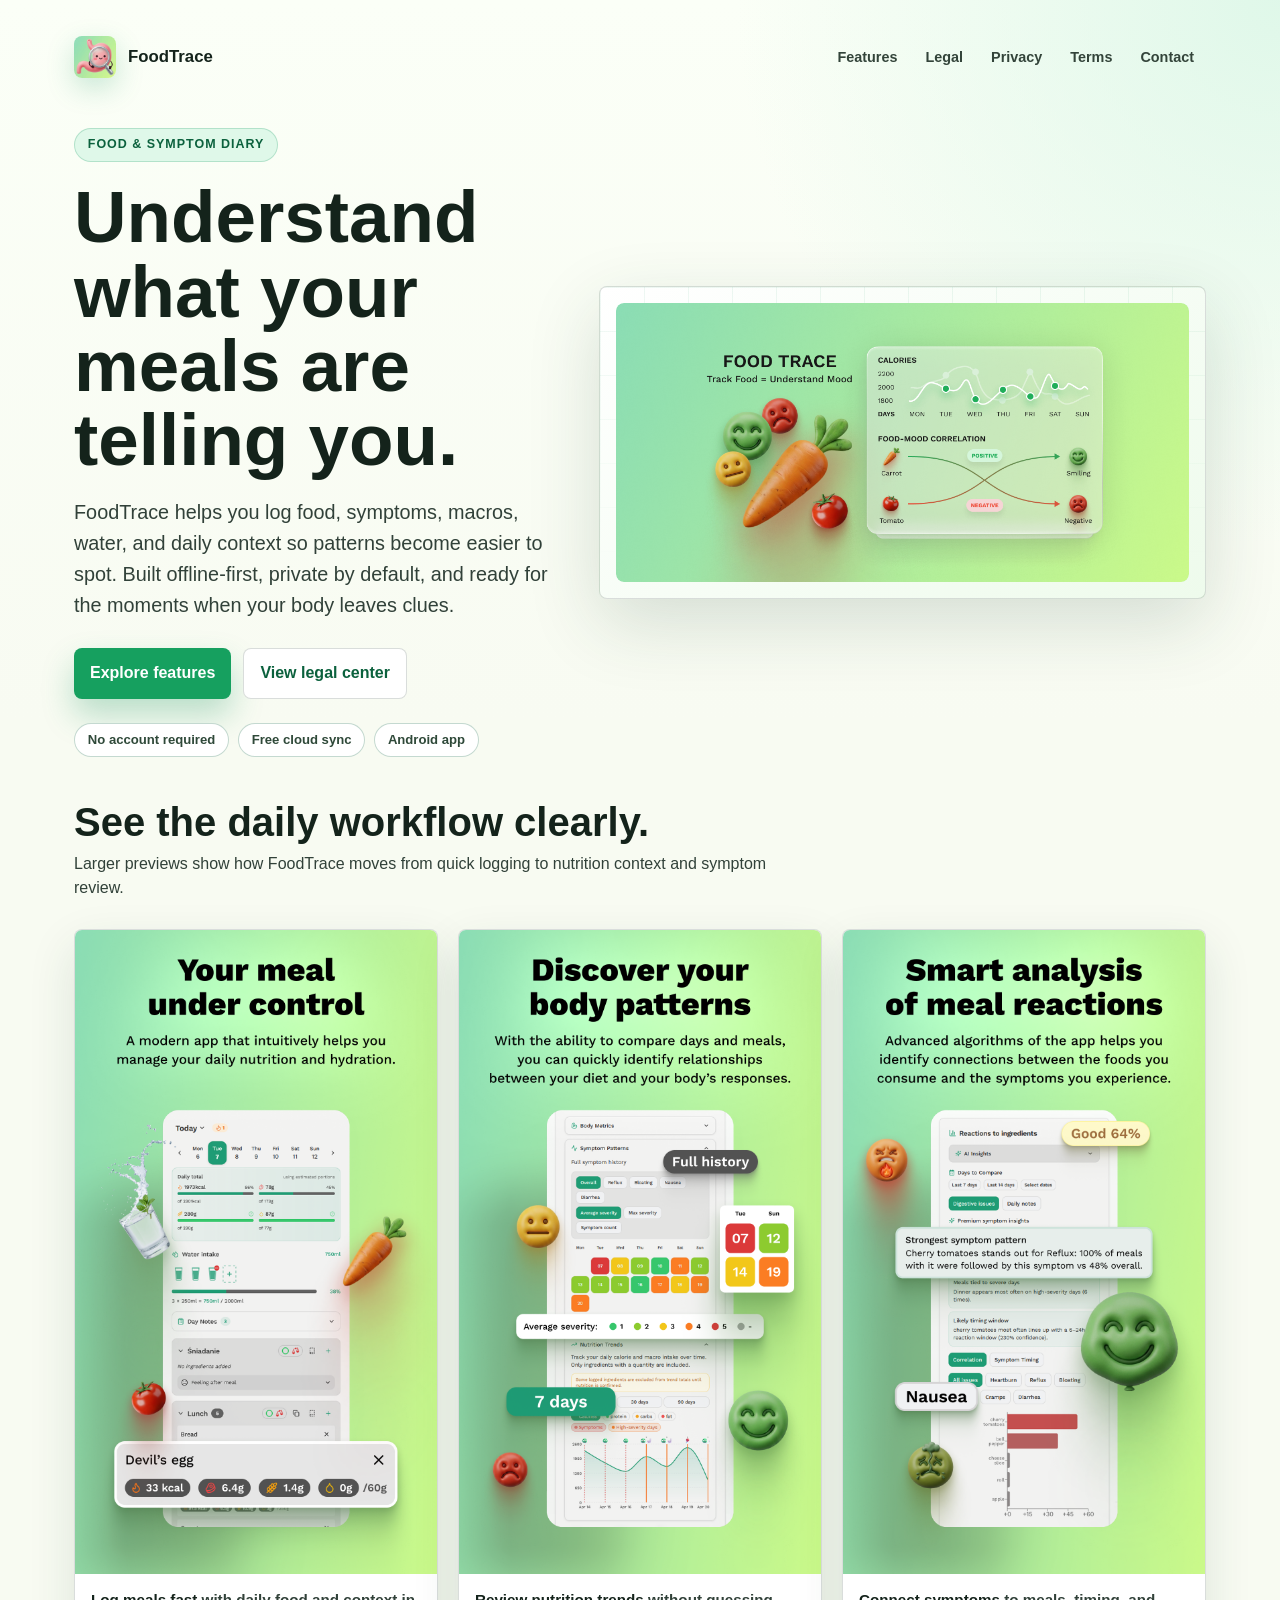
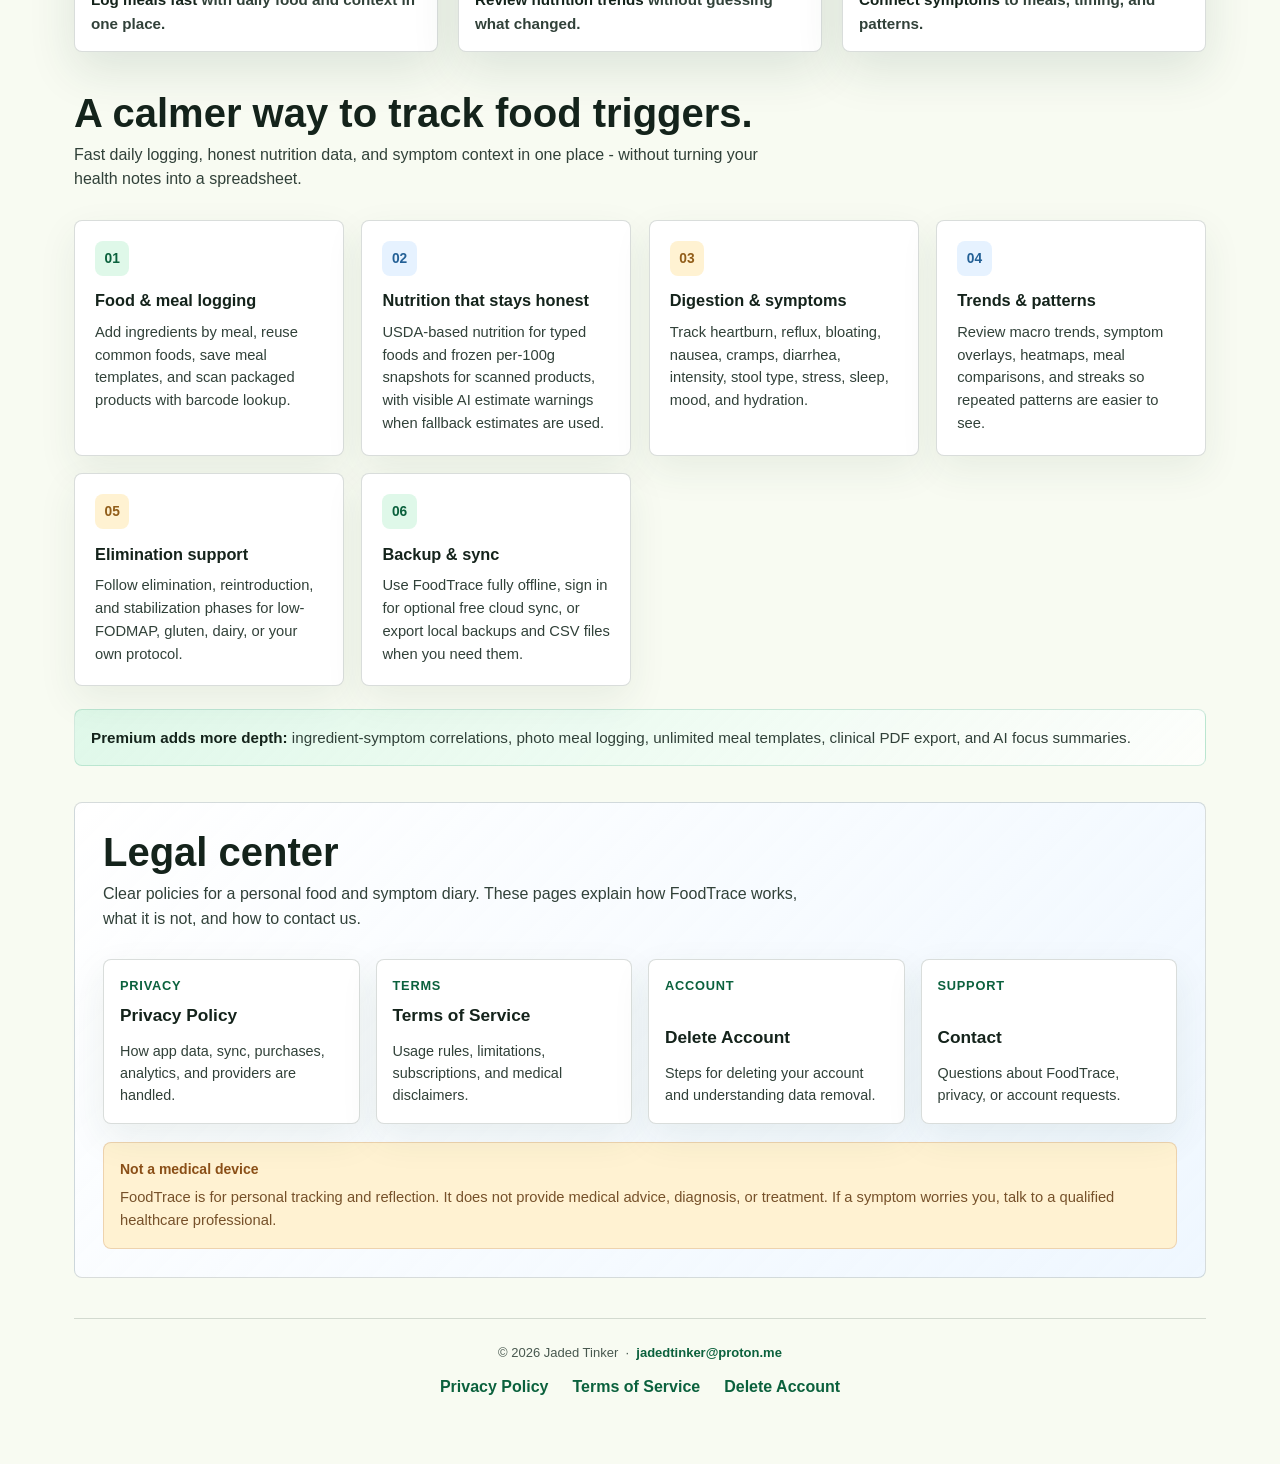
==== commit f30aa9e3: "legal: update index  page" ====
--- a/index.html
+++ b/index.html
@@ -3,269 +3,782 @@
   <head>
     <meta charset="UTF-8" />
     <meta name="viewport" content="width=device-width, initial-scale=1.0" />
-    <title>FoodTrace — Food & symptom diary</title>
+    <title>FoodTrace - Food &amp; symptom diary</title>
     <meta
       name="description"
-      content="FoodTrace is a food and symptom diary. Log what you eat, how you feel, and uncover your food triggers. Works offline. Available on Android."
+      content="FoodTrace is an offline-first food and symptom diary. Log meals, macros, hydration, and symptoms to uncover patterns in how food affects you."
     />
     <link rel="icon" type="image/png" href="img/icon.png" />
     <link rel="stylesheet" href="style.css" />
     <style>
-      .container {
-        max-width: 960px;
+      :root {
+        --home-bg: #f8fbf2;
+        --home-ink: #14231b;
+        --home-muted: #48584f;
+        --home-green: #16a05f;
+        --home-green-dark: #0b613d;
+        --home-green-soft: #dff8e9;
+        --home-blue-soft: #e6f2ff;
+        --home-amber-soft: #fff2d2;
+        --home-card: #ffffff;
+        --home-border: rgba(20, 48, 31, 0.16);
+        --home-shadow: 0 24px 72px rgba(28, 69, 47, 0.16);
+      }
+
+      body.legal-homepage {
+        background: radial-gradient(
+            circle at top right,
+            rgba(221, 247, 232, 0.92),
+            transparent 34rem
+          ),
+          linear-gradient(180deg, #fbfff7 0%, var(--home-bg) 45rem),
+          var(--home-bg);
+        color: var(--home-ink);
+        line-height: 1.55;
+        color-scheme: light;
+      }
+
+      .legal-homepage .container {
+        max-width: 1180px;
+        padding: 1.35rem 1rem 4rem;
+      }
+
+      .legal-homepage :where(section) {
+        background: transparent;
+        border: 0;
+        border-radius: 0;
+        padding: 0;
+        margin: 0;
       }
 
       .site-header {
         display: flex;
         align-items: center;
         justify-content: space-between;
-        padding: 1.25rem 0;
-        margin-bottom: 0;
-        border-bottom: none;
+        gap: 1rem;
+        padding: 0.85rem 0 1.8rem;
+        margin: 0;
+        border: 0;
         text-align: left;
       }
 
       .brand {
-        display: flex;
+        display: inline-flex;
+        min-height: 44px;
         align-items: center;
         gap: 0.75rem;
+        color: var(--home-ink);
+        text-decoration: none;
+      }
+
+      .brand:hover {
+        text-decoration: none;
       }
 
       .brand img {
-        width: 40px;
-        height: 40px;
-        border-radius: 0.5rem;
+        width: 42px;
+        height: 42px;
+        border-radius: 8px;
+        box-shadow: 0 10px 28px rgba(21, 147, 94, 0.22);
       }
 
       .brand span {
-        font-size: 1.125rem;
-        font-weight: 700;
-        color: var(--text);
+        font-size: 1.05rem;
+        font-weight: 800;
+        color: var(--home-ink);
+        letter-spacing: 0;
       }
 
       .site-nav {
         display: flex;
-        gap: 1.25rem;
+        align-items: center;
+        justify-content: flex-end;
+        gap: 0.25rem;
         flex-wrap: wrap;
-        font-size: 0.875rem;
       }
 
       .site-nav a {
-        color: var(--text-muted);
+        display: inline-flex;
+        min-height: 44px;
+        align-items: center;
+        padding: 0 0.75rem;
+        border-radius: 8px;
+        color: #33443a;
+        font-size: 0.9rem;
+        font-weight: 700;
+        text-decoration: none;
       }
 
       .site-nav a:hover {
-        color: var(--primary);
-      }
-
-      .hero {
-        padding: 3rem 0 2.5rem;
-        text-align: center;
-      }
-
-      .hero h1 {
-        font-size: 2.25rem;
-        line-height: 1.15;
-        margin: 0 0 1rem;
-        color: var(--text);
-        font-weight: 800;
-      }
-
-      .hero .tagline {
-        font-size: 1.125rem;
-        color: var(--text-muted);
-        max-width: 36rem;
-        margin: 0 auto 1.5rem;
+        background: rgba(21, 147, 94, 0.09);
+        color: var(--home-green-dark);
+        text-decoration: none;
+      }
+
+      .app-hero {
+        display: grid;
+        grid-template-columns: minmax(0, 1fr);
+        gap: 3rem;
+        align-items: center;
+        padding: 2.5rem 0 1.5rem;
+      }
+
+      .hero-copy {
+        max-width: 42rem;
+      }
+
+      .eyebrow {
+        display: inline-flex;
+        align-items: center;
+        min-height: 34px;
+        padding: 0 0.8rem;
+        border: 1px solid rgba(21, 147, 94, 0.22);
+        border-radius: 999px;
+        background: var(--home-green-soft);
+        color: var(--home-green-dark);
+        font-size: 0.78rem;
+        font-weight: 900;
+        letter-spacing: 0.08em;
+        text-transform: uppercase;
+      }
+
+      .app-hero h1 {
+        margin: 1.15rem 0 1.25rem;
+        color: var(--home-ink);
+        font-size: clamp(2.35rem, 6vw, 4.55rem);
+        line-height: 1.02;
+        font-weight: 900;
+        letter-spacing: 0;
+      }
+
+      .hero-lede {
+        max-width: 38rem;
+        margin: 0 0 1.75rem;
+        color: #314139;
+        font-size: clamp(1.02rem, 2vw, 1.24rem);
+      }
+
+      .hero-actions {
+        display: flex;
+        flex-wrap: wrap;
+        gap: 0.75rem;
+        margin: 1.5rem 0;
+      }
+
+      .button-link {
+        display: inline-flex;
+        min-height: 48px;
+        align-items: center;
+        justify-content: center;
+        border-radius: 8px;
+        padding: 0.75rem 1rem;
+        font-weight: 850;
+        text-decoration: none;
+      }
+
+      .button-link:hover {
+        text-decoration: none;
+      }
+
+      .button-link.primary {
+        background: var(--home-green);
+        color: #ffffff;
+        box-shadow: 0 16px 32px rgba(21, 147, 94, 0.28);
+      }
+
+      .button-link.secondary {
+        border: 1px solid var(--home-border);
+        background: #ffffff;
+        color: var(--home-green-dark);
       }
 
       .hero-badges {
+        display: flex;
+        flex-wrap: wrap;
+        gap: 0.55rem;
+        margin-top: 1.4rem;
+      }
+
+      .hero-badges span {
         display: inline-flex;
-        gap: 0.5rem;
-        flex-wrap: wrap;
-        justify-content: center;
-        font-size: 0.8125rem;
-        color: var(--text-muted);
-      }
-
-      .hero-badges span {
-        border: 1px solid var(--border);
+        min-height: 34px;
+        align-items: center;
+        border: 1px solid rgba(11, 97, 61, 0.24);
         border-radius: 999px;
-        padding: 0.25rem 0.75rem;
-        background: var(--surface);
-      }
-
-      .screens {
-        display: grid;
-        grid-template-columns: repeat(3, 1fr);
-        gap: 1rem;
-        margin: 2rem 0 3rem;
-      }
-
-      .screens img {
+        padding: 0 0.8rem;
+        background: #ffffff;
+        color: #2f4939;
+        font-size: 0.82rem;
+        font-weight: 750;
+      }
+
+      .hero-panel {
+        position: relative;
+        padding: 1rem;
+        border: 1px solid var(--home-border);
+        border-radius: 8px;
+        background: linear-gradient(145deg, #ffffff, #eefbec), var(--home-card);
+        box-shadow: var(--home-shadow);
+        overflow: hidden;
+      }
+
+      .hero-panel::before {
+        content: "";
+        position: absolute;
+        inset: 0;
+        background: linear-gradient(
+            90deg,
+            rgba(21, 147, 94, 0.07) 1px,
+            transparent 1px
+          ),
+          linear-gradient(180deg, rgba(21, 147, 94, 0.07) 1px, transparent 1px);
+        background-size: 44px 44px;
+        mask-image: linear-gradient(180deg, black, transparent 88%);
+        pointer-events: none;
+      }
+
+      .phone-showcase {
+        position: relative;
+        display: block;
+        z-index: 1;
+        overflow: hidden;
+        border-radius: 8px;
+        background: #dff8e9;
+      }
+
+      .feature-graphic {
+        display: block;
         width: 100%;
         height: auto;
-        border-radius: 0.75rem;
-        border: 1px solid var(--border);
-        background: var(--surface);
-      }
-
-      @media (max-width: 720px) {
-        .hero h1 {
-          font-size: 1.75rem;
-        }
-        .screens {
-          grid-template-columns: 1fr;
-          max-width: 20rem;
-          margin-left: auto;
-          margin-right: auto;
-        }
-      }
-
-      .section-title {
-        font-size: 1.25rem;
-        font-weight: 700;
-        margin: 2rem 0 1rem;
-        color: var(--text);
+        border-radius: 8px;
+      }
+
+      .screenshot-gallery {
+        margin-top: 20px;
+      }
+
+      .screenshot-grid {
+        display: grid;
+        grid-template-columns: repeat(3, minmax(0, 1fr));
+        gap: 1.25rem;
+      }
+
+      .screenshot-card {
+        margin: 0;
+        overflow: hidden;
+        border: 1px solid var(--home-border);
+        border-radius: 8px;
+        background: var(--home-card);
+        box-shadow: 0 18px 48px rgba(28, 69, 47, 0.12);
+      }
+
+      .screenshot-card img {
+        display: block;
+        width: 100%;
+        height: auto;
+      }
+
+      .screenshot-card figcaption {
+        padding: 0.9rem 1rem 1rem;
+        color: #314139;
+        font-size: 0.95rem;
+        font-weight: 750;
+      }
+
+      .screenshot-card strong {
+        color: var(--home-ink);
+      }
+
+      .section-heading {
+        max-width: 44rem;
+        margin: 0 0 1.75rem;
+      }
+
+      .section-heading h2 {
+        margin: 0 0 0.45rem;
+        color: var(--home-ink);
+        font-size: clamp(1.7rem, 4vw, 2.5rem);
+        line-height: 1.08;
+        font-weight: 900;
+      }
+
+      .section-heading p {
+        margin: 0;
+        color: #314139;
+        font-size: 1rem;
+      }
+
+      .features-section {
+        margin-top: 20px;
+        padding: 1.25rem 0 1rem;
       }
 
       .features {
         display: grid;
-        grid-template-columns: repeat(auto-fit, minmax(240px, 1fr));
+        grid-template-columns: repeat(auto-fit, minmax(230px, 1fr));
+        gap: 1.1rem;
+      }
+
+      .feature,
+      .legal-card {
+        border: 1px solid var(--home-border);
+        border-radius: 8px;
+        background: var(--home-card);
+        box-shadow: 0 14px 38px rgba(32, 72, 48, 0.08);
+      }
+
+      .feature {
+        padding: 1.25rem;
+      }
+
+      .feature-kicker {
+        display: inline-flex;
+        width: 2.15rem;
+        height: 2.15rem;
+        align-items: center;
+        justify-content: center;
+        border-radius: 8px;
+        background: var(--home-green-soft);
+        color: var(--home-green-dark);
+        font-size: 0.86rem;
+        font-weight: 900;
+      }
+
+      .feature:nth-child(2) .feature-kicker,
+      .feature:nth-child(4) .feature-kicker {
+        background: var(--home-blue-soft);
+        color: #236096;
+      }
+
+      .feature:nth-child(3) .feature-kicker,
+      .feature:nth-child(5) .feature-kicker {
+        background: var(--home-amber-soft);
+        color: #915d19;
+      }
+
+      .feature h3 {
+        margin: 0.8rem 0 0.45rem;
+        color: var(--home-ink);
+        font-size: 1.02rem;
+        font-weight: 850;
+      }
+
+      .feature p {
+        margin: 0;
+        color: #314139;
+        font-size: 0.92rem;
+      }
+
+      .premium-note {
+        margin: 1.4rem 0 0;
+        border: 1px solid rgba(21, 147, 94, 0.18);
+        border-radius: 8px;
+        padding: 1rem;
+        background: linear-gradient(
+          135deg,
+          var(--home-green-soft),
+          rgba(255, 255, 255, 0.7)
+        );
+        color: #314139;
+        font-size: 0.95rem;
+      }
+
+      .premium-note strong {
+        color: var(--home-ink);
+      }
+
+      .legal-hub {
+        margin-top: 20px;
+        padding: 1.75rem;
+        border: 1px solid var(--home-border);
+        border-radius: 8px;
+        background: linear-gradient(
+            135deg,
+            rgba(255, 255, 255, 0.92),
+            rgba(233, 244, 255, 0.72)
+          ),
+          var(--home-card);
+      }
+
+      .legal-grid {
+        display: grid;
+        grid-template-columns: repeat(auto-fit, minmax(220px, 1fr));
         gap: 1rem;
-        margin-bottom: 2rem;
-      }
-
-      .feature {
-        background: var(--surface);
-        border: 1px solid var(--border);
-        border-radius: 0.75rem;
-        padding: 1.25rem 1.25rem;
-      }
-
-      .feature h3 {
-        font-size: 0.9375rem;
-        font-weight: 600;
-        margin: 0 0 0.5rem;
-        color: var(--text);
-      }
-
-      .feature p {
-        font-size: 0.875rem;
-        color: var(--text-muted);
+      }
+
+      .legal-card {
+        display: flex;
+        min-height: 9.2rem;
+        flex-direction: column;
+        justify-content: space-between;
+        padding: 1rem;
+        color: var(--home-ink);
+        text-decoration: none;
+      }
+
+      .legal-card:hover {
+        border-color: rgba(21, 147, 94, 0.38);
+        color: var(--home-ink);
+        text-decoration: none;
+        transform: translateY(-2px);
+        transition: transform 0.16s ease, border-color 0.16s ease;
+      }
+
+      .legal-card span {
+        color: var(--home-green-dark);
+        font-size: 0.8rem;
+        font-weight: 900;
+        text-transform: uppercase;
+        letter-spacing: 0.06em;
+      }
+
+      .legal-card strong {
+        display: block;
+        margin-top: 0.35rem;
+        font-size: 1.08rem;
+      }
+
+      .legal-card p {
+        margin: 0.7rem 0 0;
+        color: #314139;
+        font-size: 0.9rem;
+      }
+
+      .disclaimer {
+        margin: 1.15rem 0 0;
+        border: 1px solid rgba(168, 87, 31, 0.2);
+        border-radius: 8px;
+        padding: 1rem;
+        background: var(--home-amber-soft);
+      }
+
+      .disclaimer .disclaimer-title {
+        display: block;
+        margin: 0 0 0.35rem;
+        color: #8a4f17;
+        font-weight: 900;
+      }
+
+      .disclaimer p {
         margin: 0;
-      }
-
-      .premium-note {
-        font-size: 0.8125rem;
-        color: var(--text-muted);
-        text-align: center;
-        margin: -0.5rem 0 2rem;
-      }
-
-      footer {
-        margin-top: 3rem;
+        color: #76512a;
+        font-size: 0.92rem;
+      }
+
+      .legal-homepage footer {
+        margin-top: 2.5rem;
+        padding-top: 1.5rem;
+        border-top: 1px solid var(--home-border);
+      }
+
+      .legal-homepage footer p {
+        color: var(--home-muted);
+      }
+
+      .legal-homepage footer a {
+        color: var(--home-green-dark);
+        font-weight: 700;
+      }
+
+      @media (min-width: 860px) {
+        .legal-homepage .container {
+          padding-left: 1.5rem;
+          padding-right: 1.5rem;
+        }
+
+        .app-hero {
+          grid-template-columns: minmax(0, 0.88fr) minmax(31rem, 1.12fr);
+          padding-top: 1.25rem;
+        }
+      }
+
+      @media (max-width: 760px) {
+        .site-header {
+          align-items: flex-start;
+          flex-direction: column;
+        }
+
+        .site-nav {
+          justify-content: flex-start;
+        }
+
+        .site-nav a {
+          padding: 0 0.65rem;
+        }
+
+        .hero-actions .button-link {
+          width: 100%;
+        }
+
+        .hero-panel {
+          padding: 0.65rem;
+        }
+
+        .screenshot-grid {
+          grid-template-columns: 1fr;
+          gap: 1rem;
+        }
+
+        .screenshot-gallery {
+          padding-bottom: 4rem;
+        }
+
+        .features-section {
+          padding-top: 1.25rem;
+        }
+      }
+
+      @media (max-width: 480px) {
+        .legal-homepage .container {
+          padding-left: 0.85rem;
+          padding-right: 0.85rem;
+        }
+
+        .app-hero h1 {
+          font-size: 2.35rem;
+        }
+
+        .legal-hub {
+          padding: 0.85rem;
+        }
       }
     </style>
   </head>
-  <body>
+  <body class="legal-homepage">
     <div class="container">
       <header class="site-header">
-        <div class="brand">
+        <a class="brand" href="./" aria-label="FoodTrace home">
           <img src="img/icon.png" alt="FoodTrace icon" />
           <span>FoodTrace</span>
-        </div>
-        <nav class="site-nav">
+        </a>
+        <nav class="site-nav" aria-label="Main navigation">
           <a href="#features">Features</a>
+          <a href="#legal">Legal</a>
           <a href="privacy.html">Privacy</a>
           <a href="terms.html">Terms</a>
           <a href="mailto:jadedtinker@proton.me">Contact</a>
         </nav>
       </header>
 
-      <section class="hero">
-        <h1>Track meals, symptoms &amp; macros to uncover your food triggers.</h1>
-        <p class="tagline">
-          FoodTrace is a food and symptom diary in one app. Log what you eat,
-          how you feel, and the small daily things that affect your body — then
-          look back later to see patterns you would otherwise miss.
-        </p>
-        <div class="hero-badges">
-          <span>Works offline</span>
-          <span>No account required</span>
-          <span>Free cloud sync</span>
-          <span>Android</span>
-        </div>
-      </section>
-
-      <div class="screens">
-        <img src="img/screen-1.png" alt="FoodTrace meal log screen" loading="lazy" />
-        <img src="img/screen-2.png" alt="FoodTrace nutrition trends screen" loading="lazy" />
-        <img src="img/screen-3.png" alt="FoodTrace symptom tracking screen" loading="lazy" />
-      </div>
-
-      <h2 class="section-title" id="features">What you get</h2>
-      <div class="features">
-        <div class="feature">
-          <h3>Food &amp; meal logging</h3>
-          <p>
-            Add ingredients by meal with autocomplete from your history. Pinned
-            foods, meal templates, and a barcode scanner for packaged products.
+      <main>
+        <section class="app-hero" aria-labelledby="hero-title">
+          <div class="hero-copy">
+            <span class="eyebrow">Food &amp; symptom diary</span>
+            <h1 id="hero-title">Understand what your meals are telling you.</h1>
+            <p class="hero-lede">
+              FoodTrace helps you log food, symptoms, macros, water, and daily
+              context so patterns become easier to spot. Built offline-first,
+              private by default, and ready for the moments when your body
+              leaves clues.
+            </p>
+            <div class="hero-actions" aria-label="Important links">
+              <a class="button-link primary" href="#features"
+                >Explore features</a
+              >
+              <a class="button-link secondary" href="#legal"
+                >View legal center</a
+              >
+            </div>
+            <div class="hero-badges" aria-label="FoodTrace highlights">
+              <span>No account required</span>
+              <span>Free cloud sync</span>
+              <span>Android app</span>
+            </div>
+          </div>
+
+          <div class="hero-panel" aria-label="FoodTrace app screenshots">
+            <div class="phone-showcase">
+              <img
+                class="feature-graphic"
+                src="img/feature-graphic.png"
+                alt="FoodTrace app preview showing meal, symptom, and analysis screens"
+                loading="eager"
+              />
+            </div>
+          </div>
+        </section>
+
+        <section class="screenshot-gallery" aria-labelledby="screens-title">
+          <div class="section-heading">
+            <h2 id="screens-title">See the daily workflow clearly.</h2>
+            <p>
+              Larger previews show how FoodTrace moves from quick logging to
+              nutrition context and symptom review.
+            </p>
+          </div>
+          <div class="screenshot-grid">
+            <figure class="screenshot-card">
+              <img
+                src="img/screen-1.png"
+                alt="FoodTrace meal log screen"
+                loading="lazy"
+              />
+              <figcaption>
+                <strong>Log meals fast</strong> with daily food and context in
+                one place.
+              </figcaption>
+            </figure>
+            <figure class="screenshot-card">
+              <img
+                src="img/screen-2.png"
+                alt="FoodTrace nutrition trends screen"
+                loading="lazy"
+              />
+              <figcaption>
+                <strong>Review nutrition trends</strong> without guessing what
+                changed.
+              </figcaption>
+            </figure>
+            <figure class="screenshot-card">
+              <img
+                src="img/screen-3.png"
+                alt="FoodTrace symptom tracking screen"
+                loading="lazy"
+              />
+              <figcaption>
+                <strong>Connect symptoms</strong> to meals, timing, and
+                patterns.
+              </figcaption>
+            </figure>
+          </div>
+        </section>
+
+        <section
+          class="features-section"
+          id="features"
+          aria-labelledby="features-title"
+        >
+          <div class="section-heading">
+            <h2 id="features-title">A calmer way to track food triggers.</h2>
+            <p>
+              Fast daily logging, honest nutrition data, and symptom context in
+              one place - without turning your health notes into a spreadsheet.
+            </p>
+          </div>
+
+          <div class="features">
+            <article class="feature">
+              <span class="feature-kicker">01</span>
+              <h3>Food &amp; meal logging</h3>
+              <p>
+                Add ingredients by meal, reuse common foods, save meal
+                templates, and scan packaged products with barcode lookup.
+              </p>
+            </article>
+            <article class="feature">
+              <span class="feature-kicker">02</span>
+              <h3>Nutrition that stays honest</h3>
+              <p>
+                USDA-based nutrition for typed foods and frozen per-100g
+                snapshots for scanned products, with visible AI estimate
+                warnings when fallback estimates are used.
+              </p>
+            </article>
+            <article class="feature">
+              <span class="feature-kicker">03</span>
+              <h3>Digestion &amp; symptoms</h3>
+              <p>
+                Track heartburn, reflux, bloating, nausea, cramps, diarrhea,
+                intensity, stool type, stress, sleep, mood, and hydration.
+              </p>
+            </article>
+            <article class="feature">
+              <span class="feature-kicker">04</span>
+              <h3>Trends &amp; patterns</h3>
+              <p>
+                Review macro trends, symptom overlays, heatmaps, meal
+                comparisons, and streaks so repeated patterns are easier to see.
+              </p>
+            </article>
+            <article class="feature">
+              <span class="feature-kicker">05</span>
+              <h3>Elimination support</h3>
+              <p>
+                Follow elimination, reintroduction, and stabilization phases for
+                low-FODMAP, gluten, dairy, or your own protocol.
+              </p>
+            </article>
+            <article class="feature">
+              <span class="feature-kicker">06</span>
+              <h3>Backup &amp; sync</h3>
+              <p>
+                Use FoodTrace fully offline, sign in for optional free cloud
+                sync, or export local backups and CSV files when you need them.
+              </p>
+            </article>
+          </div>
+
+          <p class="premium-note">
+            <strong>Premium adds more depth:</strong> ingredient-symptom
+            correlations, photo meal logging, unlimited meal templates, clinical
+            PDF export, and AI focus summaries.
           </p>
-        </div>
-        <div class="feature">
-          <h3>Nutrition that's honest</h3>
-          <p>
-            8,000+ foods from the USDA FoodData Central database. Calories,
-            protein, carbs, fat, fiber, and water. Per-100g or
-            estimated-portion display.
-          </p>
-        </div>
-        <div class="feature">
-          <h3>Digestion &amp; symptoms</h3>
-          <p>
-            Log heartburn, bloating, nausea, cramps, and more on a 1–10 scale.
-            Bristol Stool Scale, mood, energy, stress, sleep, and hydration.
-          </p>
-        </div>
-        <div class="feature">
-          <h3>Trends &amp; patterns</h3>
-          <p>
-            7, 30, and 90-day macro charts with an optional symptom overlay. A
-            symptom heatmap, side-by-side meal comparison, and streak tracking.
-          </p>
-        </div>
-        <div class="feature">
-          <h3>Elimination protocol</h3>
-          <p>
-            Guided elimination, reintroduction, and stabilization phases.
-            Works for low-FODMAP, gluten, dairy, or your own protocol.
-          </p>
-        </div>
-        <div class="feature">
-          <h3>Backup &amp; sync</h3>
-          <p>
-            Fully offline first. Optional free cloud sync after sign-in. Local
-            JSON backup with checksum and CSV export.
-          </p>
-        </div>
-      </div>
-
-      <p class="premium-note">
-        Premium adds ingredient–symptom correlations, photo meal logging,
-        unlimited meal templates, clinical PDF export, and AI focus summaries.
-      </p>
-
-      <div class="disclaimer">
-        <span class="disclaimer-title">Not a medical device</span>
+        </section>
+
+        <section class="legal-hub" id="legal" aria-labelledby="legal-title">
+          <div class="section-heading">
+            <h2 id="legal-title">Legal center</h2>
+            <p>
+              Clear policies for a personal food and symptom diary. These pages
+              explain how FoodTrace works, what it is not, and how to contact
+              us.
+            </p>
+          </div>
+
+          <div class="legal-grid">
+            <a class="legal-card" href="privacy.html">
+              <span>Privacy</span>
+              <div>
+                <strong>Privacy Policy</strong>
+                <p>
+                  How app data, sync, purchases, analytics, and providers are
+                  handled.
+                </p>
+              </div>
+            </a>
+            <a class="legal-card" href="terms.html">
+              <span>Terms</span>
+              <div>
+                <strong>Terms of Service</strong>
+                <p>
+                  Usage rules, limitations, subscriptions, and medical
+                  disclaimers.
+                </p>
+              </div>
+            </a>
+            <a class="legal-card" href="delete-account.html">
+              <span>Account</span>
+              <div>
+                <strong>Delete Account</strong>
+                <p>
+                  Steps for deleting your account and understanding data
+                  removal.
+                </p>
+              </div>
+            </a>
+            <a class="legal-card" href="mailto:jadedtinker@proton.me">
+              <span>Support</span>
+              <div>
+                <strong>Contact</strong>
+                <p>Questions about FoodTrace, privacy, or account requests.</p>
+              </div>
+            </a>
+          </div>
+
+          <div class="disclaimer">
+            <span class="disclaimer-title">Not a medical device</span>
+            <p>
+              FoodTrace is for personal tracking and reflection. It does not
+              provide medical advice, diagnosis, or treatment. If a symptom
+              worries you, talk to a qualified healthcare professional.
+            </p>
+          </div>
+        </section>
+      </main>
+
+      <footer>
         <p>
-          FoodTrace is for personal tracking and reflection. It does not
-          provide medical advice, diagnosis, or treatment. If a symptom worries
-          you, talk to a qualified healthcare professional.
-        </p>
-      </div>
-
-      <footer>
-        <p>© 2026 Jaded Tinker &nbsp;·&nbsp;
+          &#169; 2026 Jaded Tinker &#160;·&#160;
           <a href="mailto:jadedtinker@proton.me">jadedtinker@proton.me</a>
         </p>
         <div class="footer-links">
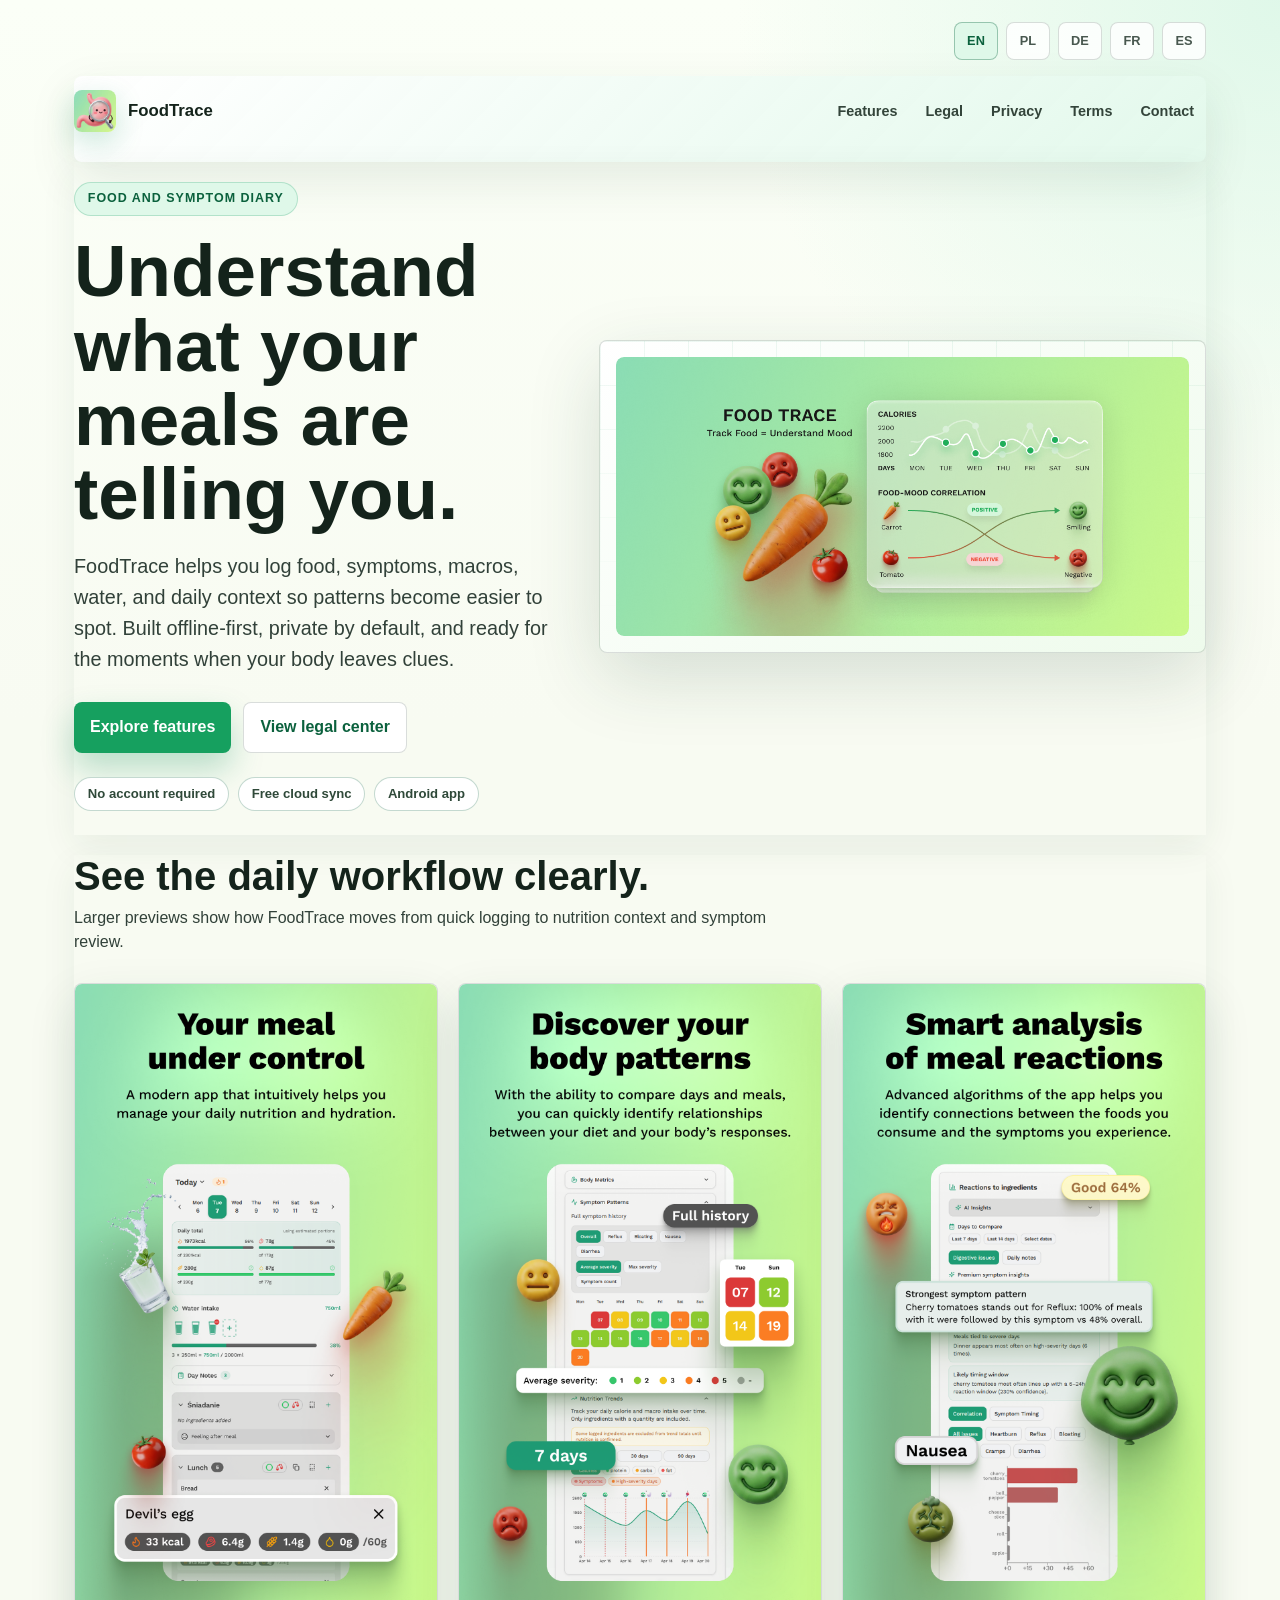
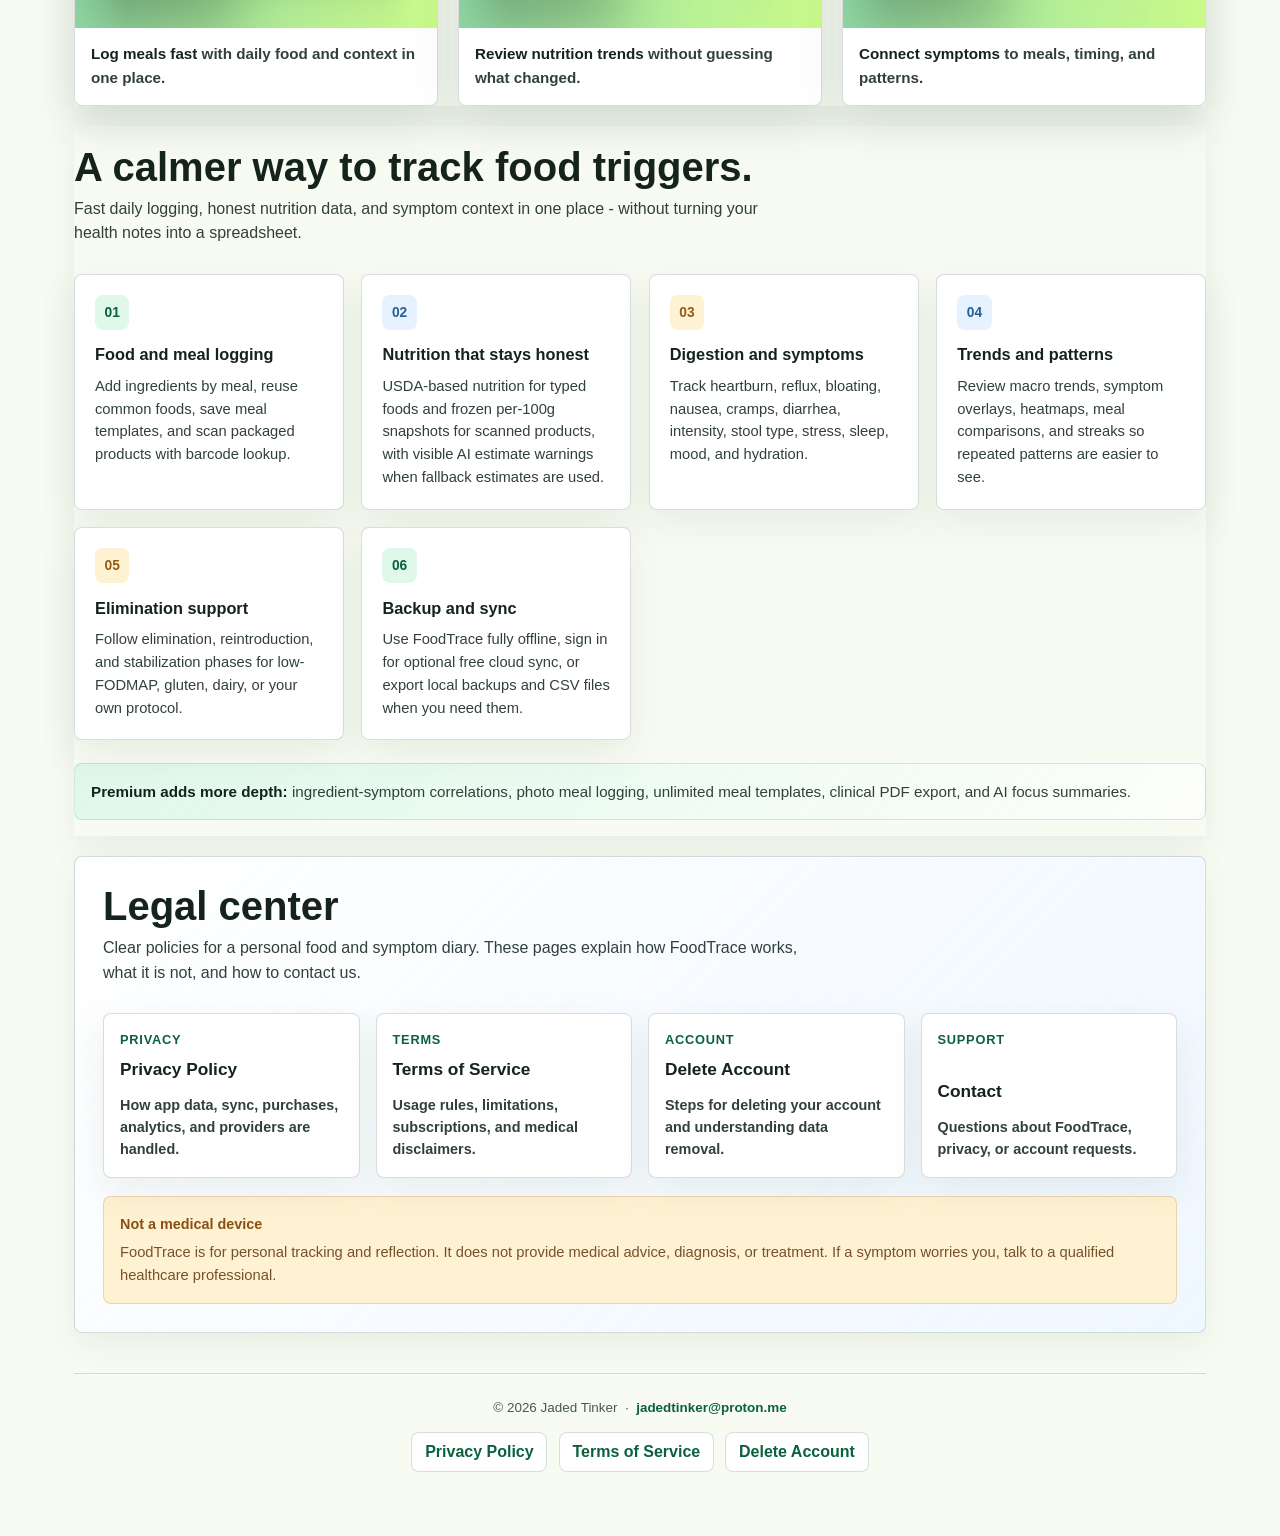
==== commit 2d0d8618: "legal: update privacy pages" ====
--- a/index.html
+++ b/index.html
@@ -10,6 +10,23 @@
     />
     <link rel="icon" type="image/png" href="img/icon.png" />
     <link rel="stylesheet" href="style.css" />
+    <script>
+      (function () {
+        var supported = ["en", "pl", "de", "fr", "es"];
+        var param = new URLSearchParams(location.search).get("lang");
+        var nav = (navigator.language || navigator.userLanguage || "")
+          .split("-")[0]
+          .toLowerCase();
+        var lang =
+          supported.indexOf(param) !== -1
+            ? param
+            : supported.indexOf(nav) !== -1
+              ? nav
+              : "en";
+        window.SITE_LANG = lang;
+        document.documentElement.lang = lang;
+      })();
+    </script>
     <style>
       :root {
         --home-bg: #f8fbf2;
@@ -546,43 +563,51 @@
   </head>
   <body class="legal-homepage">
     <div class="container">
+      <nav class="lang-switcher" id="lang-switcher" aria-label="Language">
+        <a href="?lang=en">EN</a>
+        <a href="?lang=pl">PL</a>
+        <a href="?lang=de">DE</a>
+        <a href="?lang=fr">FR</a>
+        <a href="?lang=es">ES</a>
+      </nav>
+
       <header class="site-header">
         <a class="brand" href="./" aria-label="FoodTrace home">
           <img src="img/icon.png" alt="FoodTrace icon" />
           <span>FoodTrace</span>
         </a>
         <nav class="site-nav" aria-label="Main navigation">
-          <a href="#features">Features</a>
-          <a href="#legal">Legal</a>
-          <a href="privacy.html">Privacy</a>
-          <a href="terms.html">Terms</a>
-          <a href="mailto:jadedtinker@proton.me">Contact</a>
+          <a href="#features" data-i18n="nav.features">Features</a>
+          <a href="#legal" data-i18n="nav.legal">Legal</a>
+          <a href="privacy.html" data-i18n="nav.privacy" data-localized-link="true">Privacy</a>
+          <a href="terms.html" data-i18n="nav.terms" data-localized-link="true">Terms</a>
+          <a href="mailto:jadedtinker@proton.me" data-i18n="nav.contact">Contact</a>
         </nav>
       </header>
 
       <main>
         <section class="app-hero" aria-labelledby="hero-title">
           <div class="hero-copy">
-            <span class="eyebrow">Food &amp; symptom diary</span>
-            <h1 id="hero-title">Understand what your meals are telling you.</h1>
-            <p class="hero-lede">
+            <span class="eyebrow" data-i18n="hero.eyebrow">Food &amp; symptom diary</span>
+            <h1 id="hero-title" data-i18n="hero.title">Understand what your meals are telling you.</h1>
+            <p class="hero-lede" data-i18n="hero.lede">
               FoodTrace helps you log food, symptoms, macros, water, and daily
               context so patterns become easier to spot. Built offline-first,
               private by default, and ready for the moments when your body
               leaves clues.
             </p>
             <div class="hero-actions" aria-label="Important links">
-              <a class="button-link primary" href="#features"
+              <a class="button-link primary" href="#features" data-i18n="hero.primaryCta"
                 >Explore features</a
               >
-              <a class="button-link secondary" href="#legal"
+              <a class="button-link secondary" href="#legal" data-i18n="hero.secondaryCta"
                 >View legal center</a
               >
             </div>
             <div class="hero-badges" aria-label="FoodTrace highlights">
-              <span>No account required</span>
-              <span>Free cloud sync</span>
-              <span>Android app</span>
+              <span data-i18n="hero.badgeAccount">No account required</span>
+              <span data-i18n="hero.badgeSync">Free cloud sync</span>
+              <span data-i18n="hero.badgeAndroid">Android app</span>
             </div>
           </div>
 
@@ -592,6 +617,7 @@
                 class="feature-graphic"
                 src="img/feature-graphic.png"
                 alt="FoodTrace app preview showing meal, symptom, and analysis screens"
+                data-i18n-alt="images.featureAlt"
                 loading="eager"
               />
             </div>
@@ -600,8 +626,8 @@
 
         <section class="screenshot-gallery" aria-labelledby="screens-title">
           <div class="section-heading">
-            <h2 id="screens-title">See the daily workflow clearly.</h2>
-            <p>
+            <h2 id="screens-title" data-i18n="screens.title">See the daily workflow clearly.</h2>
+            <p data-i18n="screens.lede">
               Larger previews show how FoodTrace moves from quick logging to
               nutrition context and symptom review.
             </p>
@@ -611,33 +637,36 @@
               <img
                 src="img/screen-1.png"
                 alt="FoodTrace meal log screen"
+                data-i18n-alt="images.screen1Alt"
                 loading="lazy"
               />
               <figcaption>
-                <strong>Log meals fast</strong> with daily food and context in
-                one place.
+                <strong data-i18n="screens.card1Title">Log meals fast</strong>
+                <span data-i18n="screens.card1Text">with daily food and context in one place.</span>
               </figcaption>
             </figure>
             <figure class="screenshot-card">
               <img
                 src="img/screen-2.png"
                 alt="FoodTrace nutrition trends screen"
+                data-i18n-alt="images.screen2Alt"
                 loading="lazy"
               />
               <figcaption>
-                <strong>Review nutrition trends</strong> without guessing what
-                changed.
+                <strong data-i18n="screens.card2Title">Review nutrition trends</strong>
+                <span data-i18n="screens.card2Text">without guessing what changed.</span>
               </figcaption>
             </figure>
             <figure class="screenshot-card">
               <img
                 src="img/screen-3.png"
                 alt="FoodTrace symptom tracking screen"
+                data-i18n-alt="images.screen3Alt"
                 loading="lazy"
               />
               <figcaption>
-                <strong>Connect symptoms</strong> to meals, timing, and
-                patterns.
+                <strong data-i18n="screens.card3Title">Connect symptoms</strong>
+                <span data-i18n="screens.card3Text">to meals, timing, and patterns.</span>
               </figcaption>
             </figure>
           </div>
@@ -649,8 +678,8 @@
           aria-labelledby="features-title"
         >
           <div class="section-heading">
-            <h2 id="features-title">A calmer way to track food triggers.</h2>
-            <p>
+            <h2 id="features-title" data-i18n="features.title">A calmer way to track food triggers.</h2>
+            <p data-i18n="features.lede">
               Fast daily logging, honest nutrition data, and symptom context in
               one place - without turning your health notes into a spreadsheet.
             </p>
@@ -659,16 +688,16 @@
           <div class="features">
             <article class="feature">
               <span class="feature-kicker">01</span>
-              <h3>Food &amp; meal logging</h3>
-              <p>
+              <h3 data-i18n="features.card1Title">Food &amp; meal logging</h3>
+              <p data-i18n="features.card1Text">
                 Add ingredients by meal, reuse common foods, save meal
                 templates, and scan packaged products with barcode lookup.
               </p>
             </article>
             <article class="feature">
               <span class="feature-kicker">02</span>
-              <h3>Nutrition that stays honest</h3>
-              <p>
+              <h3 data-i18n="features.card2Title">Nutrition that stays honest</h3>
+              <p data-i18n="features.card2Text">
                 USDA-based nutrition for typed foods and frozen per-100g
                 snapshots for scanned products, with visible AI estimate
                 warnings when fallback estimates are used.
@@ -676,32 +705,32 @@
             </article>
             <article class="feature">
               <span class="feature-kicker">03</span>
-              <h3>Digestion &amp; symptoms</h3>
-              <p>
+              <h3 data-i18n="features.card3Title">Digestion &amp; symptoms</h3>
+              <p data-i18n="features.card3Text">
                 Track heartburn, reflux, bloating, nausea, cramps, diarrhea,
                 intensity, stool type, stress, sleep, mood, and hydration.
               </p>
             </article>
             <article class="feature">
               <span class="feature-kicker">04</span>
-              <h3>Trends &amp; patterns</h3>
-              <p>
+              <h3 data-i18n="features.card4Title">Trends &amp; patterns</h3>
+              <p data-i18n="features.card4Text">
                 Review macro trends, symptom overlays, heatmaps, meal
                 comparisons, and streaks so repeated patterns are easier to see.
               </p>
             </article>
             <article class="feature">
               <span class="feature-kicker">05</span>
-              <h3>Elimination support</h3>
-              <p>
+              <h3 data-i18n="features.card5Title">Elimination support</h3>
+              <p data-i18n="features.card5Text">
                 Follow elimination, reintroduction, and stabilization phases for
                 low-FODMAP, gluten, dairy, or your own protocol.
               </p>
             </article>
             <article class="feature">
               <span class="feature-kicker">06</span>
-              <h3>Backup &amp; sync</h3>
-              <p>
+              <h3 data-i18n="features.card6Title">Backup &amp; sync</h3>
+              <p data-i18n="features.card6Text">
                 Use FoodTrace fully offline, sign in for optional free cloud
                 sync, or export local backups and CSV files when you need them.
               </p>
@@ -709,16 +738,15 @@
           </div>
 
           <p class="premium-note">
-            <strong>Premium adds more depth:</strong> ingredient-symptom
-            correlations, photo meal logging, unlimited meal templates, clinical
-            PDF export, and AI focus summaries.
+            <strong data-i18n="premium.title">Premium adds more depth:</strong>
+            <span data-i18n="premium.text">ingredient-symptom correlations, photo meal logging, unlimited meal templates, clinical PDF export, and AI focus summaries.</span>
           </p>
         </section>
 
         <section class="legal-hub" id="legal" aria-labelledby="legal-title">
           <div class="section-heading">
-            <h2 id="legal-title">Legal center</h2>
-            <p>
+            <h2 id="legal-title" data-i18n="legal.title">Legal center</h2>
+            <p data-i18n="legal.lede">
               Clear policies for a personal food and symptom diary. These pages
               explain how FoodTrace works, what it is not, and how to contact
               us.
@@ -726,48 +754,48 @@
           </div>
 
           <div class="legal-grid">
-            <a class="legal-card" href="privacy.html">
-              <span>Privacy</span>
+            <a class="legal-card" href="privacy.html" data-localized-link="true">
+              <span data-i18n="legal.privacyKicker">Privacy</span>
               <div>
-                <strong>Privacy Policy</strong>
-                <p>
+                <strong data-i18n="legal.privacyTitle">Privacy Policy</strong>
+                <p data-i18n="legal.privacyText">
                   How app data, sync, purchases, analytics, and providers are
                   handled.
                 </p>
               </div>
             </a>
-            <a class="legal-card" href="terms.html">
-              <span>Terms</span>
+            <a class="legal-card" href="terms.html" data-localized-link="true">
+              <span data-i18n="legal.termsKicker">Terms</span>
               <div>
-                <strong>Terms of Service</strong>
-                <p>
+                <strong data-i18n="legal.termsTitle">Terms of Service</strong>
+                <p data-i18n="legal.termsText">
                   Usage rules, limitations, subscriptions, and medical
                   disclaimers.
                 </p>
               </div>
             </a>
-            <a class="legal-card" href="delete-account.html">
-              <span>Account</span>
+            <a class="legal-card" href="delete-account.html" data-localized-link="true">
+              <span data-i18n="legal.accountKicker">Account</span>
               <div>
-                <strong>Delete Account</strong>
-                <p>
+                <strong data-i18n="legal.accountTitle">Delete Account</strong>
+                <p data-i18n="legal.accountText">
                   Steps for deleting your account and understanding data
                   removal.
                 </p>
               </div>
             </a>
             <a class="legal-card" href="mailto:jadedtinker@proton.me">
-              <span>Support</span>
+              <span data-i18n="legal.supportKicker">Support</span>
               <div>
-                <strong>Contact</strong>
-                <p>Questions about FoodTrace, privacy, or account requests.</p>
+                <strong data-i18n="legal.supportTitle">Contact</strong>
+                <p data-i18n="legal.supportText">Questions about FoodTrace, privacy, or account requests.</p>
               </div>
             </a>
           </div>
 
           <div class="disclaimer">
-            <span class="disclaimer-title">Not a medical device</span>
-            <p>
+            <span class="disclaimer-title" data-i18n="disclaimer.title">Not a medical device</span>
+            <p data-i18n="disclaimer.text">
               FoodTrace is for personal tracking and reflection. It does not
               provide medical advice, diagnosis, or treatment. If a symptom
               worries you, talk to a qualified healthcare professional.
@@ -782,11 +810,572 @@
           <a href="mailto:jadedtinker@proton.me">jadedtinker@proton.me</a>
         </p>
         <div class="footer-links">
-          <a href="privacy.html">Privacy Policy</a>
-          <a href="terms.html">Terms of Service</a>
-          <a href="delete-account.html">Delete Account</a>
+          <a href="privacy.html" data-i18n="footer.privacy" data-localized-link="true">Privacy Policy</a>
+          <a href="terms.html" data-i18n="footer.terms" data-localized-link="true">Terms of Service</a>
+          <a href="delete-account.html" data-i18n="footer.delete" data-localized-link="true">Delete Account</a>
         </div>
       </footer>
     </div>
+
+    <script>
+      (function () {
+        var translations = {
+          en: {
+            pageTitle: "FoodTrace - Food and symptom diary",
+            pageDescription:
+              "FoodTrace is an offline-first food and symptom diary. Log meals, macros, hydration, and symptoms to uncover patterns in how food affects you.",
+            nav: {
+              features: "Features",
+              legal: "Legal",
+              privacy: "Privacy",
+              terms: "Terms",
+              contact: "Contact",
+            },
+            hero: {
+              eyebrow: "Food and symptom diary",
+              title: "Understand what your meals are telling you.",
+              lede:
+                "FoodTrace helps you log food, symptoms, macros, water, and daily context so patterns become easier to spot. Built offline-first, private by default, and ready for the moments when your body leaves clues.",
+              primaryCta: "Explore features",
+              secondaryCta: "View legal center",
+              badgeAccount: "No account required",
+              badgeSync: "Free cloud sync",
+              badgeAndroid: "Android app",
+            },
+            images: {
+              featureAlt:
+                "FoodTrace app preview showing meal, symptom, and analysis screens",
+              screen1Alt: "FoodTrace meal log screen",
+              screen2Alt: "FoodTrace nutrition trends screen",
+              screen3Alt: "FoodTrace symptom tracking screen",
+            },
+            screens: {
+              title: "See the daily workflow clearly.",
+              lede:
+                "Larger previews show how FoodTrace moves from quick logging to nutrition context and symptom review.",
+              card1Title: "Log meals fast",
+              card1Text: "with daily food and context in one place.",
+              card2Title: "Review nutrition trends",
+              card2Text: "without guessing what changed.",
+              card3Title: "Connect symptoms",
+              card3Text: "to meals, timing, and patterns.",
+            },
+            features: {
+              title: "A calmer way to track food triggers.",
+              lede:
+                "Fast daily logging, honest nutrition data, and symptom context in one place - without turning your health notes into a spreadsheet.",
+              card1Title: "Food and meal logging",
+              card1Text:
+                "Add ingredients by meal, reuse common foods, save meal templates, and scan packaged products with barcode lookup.",
+              card2Title: "Nutrition that stays honest",
+              card2Text:
+                "USDA-based nutrition for typed foods and frozen per-100g snapshots for scanned products, with visible AI estimate warnings when fallback estimates are used.",
+              card3Title: "Digestion and symptoms",
+              card3Text:
+                "Track heartburn, reflux, bloating, nausea, cramps, diarrhea, intensity, stool type, stress, sleep, mood, and hydration.",
+              card4Title: "Trends and patterns",
+              card4Text:
+                "Review macro trends, symptom overlays, heatmaps, meal comparisons, and streaks so repeated patterns are easier to see.",
+              card5Title: "Elimination support",
+              card5Text:
+                "Follow elimination, reintroduction, and stabilization phases for low-FODMAP, gluten, dairy, or your own protocol.",
+              card6Title: "Backup and sync",
+              card6Text:
+                "Use FoodTrace fully offline, sign in for optional free cloud sync, or export local backups and CSV files when you need them.",
+            },
+            premium: {
+              title: "Premium adds more depth:",
+              text:
+                "ingredient-symptom correlations, photo meal logging, unlimited meal templates, clinical PDF export, and AI focus summaries.",
+            },
+            legal: {
+              title: "Legal center",
+              lede:
+                "Clear policies for a personal food and symptom diary. These pages explain how FoodTrace works, what it is not, and how to contact us.",
+              privacyKicker: "Privacy",
+              privacyTitle: "Privacy Policy",
+              privacyText:
+                "How app data, sync, purchases, analytics, and providers are handled.",
+              termsKicker: "Terms",
+              termsTitle: "Terms of Service",
+              termsText:
+                "Usage rules, limitations, subscriptions, and medical disclaimers.",
+              accountKicker: "Account",
+              accountTitle: "Delete Account",
+              accountText:
+                "Steps for deleting your account and understanding data removal.",
+              supportKicker: "Support",
+              supportTitle: "Contact",
+              supportText:
+                "Questions about FoodTrace, privacy, or account requests.",
+            },
+            disclaimer: {
+              title: "Not a medical device",
+              text:
+                "FoodTrace is for personal tracking and reflection. It does not provide medical advice, diagnosis, or treatment. If a symptom worries you, talk to a qualified healthcare professional.",
+            },
+            footer: {
+              privacy: "Privacy Policy",
+              terms: "Terms of Service",
+              delete: "Delete Account",
+            },
+          },
+          pl: {
+            pageTitle: "FoodTrace - Dziennik jedzenia i objawów",
+            pageDescription:
+              "FoodTrace to dziennik jedzenia i objawów działający offline. Zapisuj posiłki, makra, nawodnienie i objawy, aby odkrywać wzorce w tym, jak jedzenie na Ciebie wpływa.",
+            nav: {
+              features: "Funkcje",
+              legal: "Dokumenty",
+              privacy: "Prywatność",
+              terms: "Warunki",
+              contact: "Kontakt",
+            },
+            hero: {
+              eyebrow: "Dziennik jedzenia i objawów",
+              title: "Zrozum, co mówią Ci Twoje posiłki.",
+              lede:
+                "FoodTrace pomaga zapisywać jedzenie, objawy, makra, wodę i codzienny kontekst, aby łatwiej zauważyć wzorce. Działa najpierw offline, domyślnie chroni prywatność i pomaga wtedy, gdy ciało zostawia wskazówki.",
+              primaryCta: "Zobacz funkcje",
+              secondaryCta: "Centrum prawne",
+              badgeAccount: "Konto nie jest wymagane",
+              badgeSync: "Darmowa synchronizacja",
+              badgeAndroid: "Aplikacja Android",
+            },
+            images: {
+              featureAlt:
+                "Podgląd aplikacji FoodTrace z ekranami posiłków, objawów i analizy",
+              screen1Alt: "Ekran dziennika posiłków FoodTrace",
+              screen2Alt: "Ekran trendów żywieniowych FoodTrace",
+              screen3Alt: "Ekran śledzenia objawów FoodTrace",
+            },
+            screens: {
+              title: "Zobacz codzienny przepływ pracy.",
+              lede:
+                "Większe podglądy pokazują, jak FoodTrace prowadzi od szybkiego zapisu do kontekstu żywieniowego i przeglądu objawów.",
+              card1Title: "Szybko zapisuj posiłki",
+              card1Text: "z jedzeniem i codziennym kontekstem w jednym miejscu.",
+              card2Title: "Przeglądaj trendy żywieniowe",
+              card2Text: "bez zgadywania, co się zmieniło.",
+              card3Title: "Łącz objawy",
+              card3Text: "z posiłkami, czasem i wzorcami.",
+            },
+            features: {
+              title: "Spokojniejszy sposób śledzenia wyzwalaczy.",
+              lede:
+                "Szybki dziennik, uczciwe dane żywieniowe i kontekst objawów w jednym miejscu - bez zamieniania notatek zdrowotnych w arkusz kalkulacyjny.",
+              card1Title: "Zapisywanie jedzenia i posiłków",
+              card1Text:
+                "Dodawaj składniki według posiłków, używaj częstych produktów, zapisuj szablony i skanuj produkty pakowane kodem kreskowym.",
+              card2Title: "Uczciwe dane żywieniowe",
+              card2Text:
+                "Dane USDA dla wpisywanych produktów i zamrożone wartości na 100 g dla skanów, z widocznym ostrzeżeniem przy szacunkach AI.",
+              card3Title: "Trawienie i objawy",
+              card3Text:
+                "Śledź zgagę, refluks, wzdęcia, nudności, skurcze, biegunkę, intensywność, typ stolca, stres, sen, nastrój i nawodnienie.",
+              card4Title: "Trendy i wzorce",
+              card4Text:
+                "Przeglądaj trendy makro, nakładki objawów, mapy cieplne, porównania posiłków i serie, aby łatwiej zobaczyć powtarzalne wzorce.",
+              card5Title: "Wsparcie eliminacji",
+              card5Text:
+                "Przechodź przez fazy eliminacji, reintrodukcji i stabilizacji dla low-FODMAP, glutenu, nabiału lub własnego protokołu.",
+              card6Title: "Kopia zapasowa i synchronizacja",
+              card6Text:
+                "Korzystaj z FoodTrace offline, zaloguj się do opcjonalnej darmowej synchronizacji albo eksportuj lokalne kopie i pliki CSV.",
+            },
+            premium: {
+              title: "Premium dodaje więcej głębi:",
+              text:
+                "korelacje składników i objawów, zdjęciowe dodawanie posiłków, nielimitowane szablony, kliniczny eksport PDF i podsumowania AI.",
+            },
+            legal: {
+              title: "Centrum prawne",
+              lede:
+                "Jasne zasady dla osobistego dziennika jedzenia i objawów. Te strony wyjaśniają, jak działa FoodTrace, czym nie jest i jak się z nami skontaktować.",
+              privacyKicker: "Prywatność",
+              privacyTitle: "Polityka prywatności",
+              privacyText:
+                "Jak obsługiwane są dane aplikacji, synchronizacja, zakupy, analityka i dostawcy.",
+              termsKicker: "Warunki",
+              termsTitle: "Warunki korzystania",
+              termsText:
+                "Zasady użycia, ograniczenia, subskrypcje i zastrzeżenia medyczne.",
+              accountKicker: "Konto",
+              accountTitle: "Usuń konto",
+              accountText:
+                "Kroki usuwania konta i informacje o usuwaniu danych.",
+              supportKicker: "Wsparcie",
+              supportTitle: "Kontakt",
+              supportText:
+                "Pytania o FoodTrace, prywatność lub prośby dotyczące konta.",
+            },
+            disclaimer: {
+              title: "To nie jest urządzenie medyczne",
+              text:
+                "FoodTrace służy do osobistego śledzenia i refleksji. Nie zapewnia porady medycznej, diagnozy ani leczenia. Jeśli objaw Cię niepokoi, skontaktuj się z wykwalifikowanym specjalistą ochrony zdrowia.",
+            },
+            footer: {
+              privacy: "Polityka prywatności",
+              terms: "Warunki korzystania",
+              delete: "Usuń konto",
+            },
+          },
+          de: {
+            pageTitle: "FoodTrace - Essens- und Symptomtagebuch",
+            pageDescription:
+              "FoodTrace ist ein offlinefähiges Essens- und Symptomtagebuch. Protokolliere Mahlzeiten, Makros, Wasser und Symptome, um Muster zu erkennen.",
+            nav: {
+              features: "Funktionen",
+              legal: "Rechtliches",
+              privacy: "Datenschutz",
+              terms: "Bedingungen",
+              contact: "Kontakt",
+            },
+            hero: {
+              eyebrow: "Essens- und Symptomtagebuch",
+              title: "Verstehe, was deine Mahlzeiten dir sagen.",
+              lede:
+                "FoodTrace hilft dir, Essen, Symptome, Makros, Wasser und täglichen Kontext zu erfassen, damit Muster leichter sichtbar werden. Offline zuerst, standardmäßig privat und bereit für die Hinweise deines Körpers.",
+              primaryCta: "Funktionen ansehen",
+              secondaryCta: "Rechtszentrum ansehen",
+              badgeAccount: "Kein Konto erforderlich",
+              badgeSync: "Kostenlose Cloud-Synchronisierung",
+              badgeAndroid: "Android-App",
+            },
+            images: {
+              featureAlt:
+                "FoodTrace App-Vorschau mit Mahlzeiten-, Symptom- und Analysebildschirmen",
+              screen1Alt: "FoodTrace Mahlzeitenprotokoll",
+              screen2Alt: "FoodTrace Ernährungstrends",
+              screen3Alt: "FoodTrace Symptomverfolgung",
+            },
+            screens: {
+              title: "Sieh den täglichen Ablauf klar.",
+              lede:
+                "Größere Vorschauen zeigen, wie FoodTrace vom schnellen Protokollieren zu Ernährungskontext und Symptomüberblick führt.",
+              card1Title: "Mahlzeiten schnell protokollieren",
+              card1Text: "mit Essen und täglichem Kontext an einem Ort.",
+              card2Title: "Ernährungstrends prüfen",
+              card2Text: "ohne zu raten, was sich geändert hat.",
+              card3Title: "Symptome verbinden",
+              card3Text: "mit Mahlzeiten, Zeitpunkt und Mustern.",
+            },
+            features: {
+              title: "Eine ruhigere Art, Auslöser zu verfolgen.",
+              lede:
+                "Schnelles tägliches Protokollieren, ehrliche Nährwertdaten und Symptomkontext an einem Ort - ohne Gesundheitsnotizen zur Tabelle zu machen.",
+              card1Title: "Essen und Mahlzeiten protokollieren",
+              card1Text:
+                "Füge Zutaten nach Mahlzeit hinzu, nutze häufige Lebensmittel erneut, speichere Vorlagen und scanne verpackte Produkte per Barcode.",
+              card2Title: "Nährwerte, die ehrlich bleiben",
+              card2Text:
+                "USDA-basierte Nährwerte für eingegebene Lebensmittel und eingefrorene Werte pro 100 g für Scans, mit sichtbaren Warnungen bei KI-Schätzungen.",
+              card3Title: "Verdauung und Symptome",
+              card3Text:
+                "Verfolge Sodbrennen, Reflux, Blähungen, Übelkeit, Krämpfe, Durchfall, Intensität, Stuhltyp, Stress, Schlaf, Stimmung und Wasser.",
+              card4Title: "Trends und Muster",
+              card4Text:
+                "Prüfe Makrotrends, Symptom-Overlays, Heatmaps, Mahlzeitenvergleiche und Serien, damit wiederkehrende Muster leichter sichtbar werden.",
+              card5Title: "Eliminationsunterstützung",
+              card5Text:
+                "Begleite Eliminations-, Wiedereinführungs- und Stabilisierungsphasen für Low-FODMAP, Gluten, Milchprodukte oder dein eigenes Protokoll.",
+              card6Title: "Backup und Synchronisierung",
+              card6Text:
+                "Nutze FoodTrace vollständig offline, melde dich für optionale kostenlose Cloud-Synchronisierung an oder exportiere lokale Backups und CSV-Dateien.",
+            },
+            premium: {
+              title: "Premium bietet mehr Tiefe:",
+              text:
+                "Korrelationen zwischen Zutaten und Symptomen, Foto-Mahlzeitenprotokoll, unbegrenzte Vorlagen, klinischer PDF-Export und KI-Fokuszusammenfassungen.",
+            },
+            legal: {
+              title: "Rechtszentrum",
+              lede:
+                "Klare Richtlinien für ein persönliches Essens- und Symptomtagebuch. Diese Seiten erklären, wie FoodTrace funktioniert, was es nicht ist und wie du uns kontaktierst.",
+              privacyKicker: "Datenschutz",
+              privacyTitle: "Datenschutzerklärung",
+              privacyText:
+                "Wie App-Daten, Synchronisierung, Käufe, Analysen und Anbieter behandelt werden.",
+              termsKicker: "Bedingungen",
+              termsTitle: "Nutzungsbedingungen",
+              termsText:
+                "Nutzungsregeln, Einschränkungen, Abonnements und medizinische Hinweise.",
+              accountKicker: "Konto",
+              accountTitle: "Konto löschen",
+              accountText:
+                "Schritte zum Löschen deines Kontos und Hinweise zur Datenentfernung.",
+              supportKicker: "Support",
+              supportTitle: "Kontakt",
+              supportText:
+                "Fragen zu FoodTrace, Datenschutz oder Kontoanfragen.",
+            },
+            disclaimer: {
+              title: "Kein Medizinprodukt",
+              text:
+                "FoodTrace dient der persönlichen Verfolgung und Reflexion. Es bietet keine medizinische Beratung, Diagnose oder Behandlung. Wenn dich ein Symptom beunruhigt, sprich mit qualifiziertem medizinischem Fachpersonal.",
+            },
+            footer: {
+              privacy: "Datenschutzerklärung",
+              terms: "Nutzungsbedingungen",
+              delete: "Konto löschen",
+            },
+          },
+          fr: {
+            pageTitle: "FoodTrace - Journal alimentaire et symptômes",
+            pageDescription:
+              "FoodTrace est un journal alimentaire et de symptômes utilisable hors ligne. Notez repas, macros, hydratation et symptômes pour repérer des tendances.",
+            nav: {
+              features: "Fonctions",
+              legal: "Légal",
+              privacy: "Confidentialité",
+              terms: "Conditions",
+              contact: "Contact",
+            },
+            hero: {
+              eyebrow: "Journal alimentaire et symptômes",
+              title: "Comprenez ce que vos repas vous disent.",
+              lede:
+                "FoodTrace vous aide à noter aliments, symptômes, macros, eau et contexte quotidien afin de mieux voir les tendances. Conçu pour fonctionner hors ligne, privé par défaut et utile quand votre corps laisse des indices.",
+              primaryCta: "Voir les fonctions",
+              secondaryCta: "Voir le centre légal",
+              badgeAccount: "Aucun compte requis",
+              badgeSync: "Synchronisation cloud gratuite",
+              badgeAndroid: "Application Android",
+            },
+            images: {
+              featureAlt:
+                "Aperçu de FoodTrace avec écrans de repas, symptômes et analyse",
+              screen1Alt: "Écran du journal des repas FoodTrace",
+              screen2Alt: "Écran des tendances nutritionnelles FoodTrace",
+              screen3Alt: "Écran de suivi des symptômes FoodTrace",
+            },
+            screens: {
+              title: "Visualisez clairement le quotidien.",
+              lede:
+                "De grands aperçus montrent comment FoodTrace relie la saisie rapide au contexte nutritionnel et au suivi des symptômes.",
+              card1Title: "Notez vite vos repas",
+              card1Text: "avec aliments et contexte quotidien au même endroit.",
+              card2Title: "Analysez les tendances nutritionnelles",
+              card2Text: "sans deviner ce qui a changé.",
+              card3Title: "Reliez les symptômes",
+              card3Text: "aux repas, au moment et aux tendances.",
+            },
+            features: {
+              title: "Une façon plus calme de suivre les déclencheurs.",
+              lede:
+                "Une saisie quotidienne rapide, des données nutritionnelles honnêtes et le contexte des symptômes au même endroit - sans transformer vos notes santé en tableur.",
+              card1Title: "Journal des aliments et repas",
+              card1Text:
+                "Ajoutez des ingrédients par repas, réutilisez vos aliments fréquents, enregistrez des modèles et scannez les produits emballés.",
+              card2Title: "Une nutrition transparente",
+              card2Text:
+                "Données USDA pour les aliments saisis et valeurs figées par 100 g pour les scans, avec avertissements visibles pour les estimations IA.",
+              card3Title: "Digestion et symptômes",
+              card3Text:
+                "Suivez brûlures, reflux, ballonnements, nausées, crampes, diarrhée, intensité, type de selles, stress, sommeil, humeur et hydratation.",
+              card4Title: "Tendances et motifs",
+              card4Text:
+                "Consultez tendances macro, superpositions de symptômes, cartes de chaleur, comparaisons de repas et séries pour mieux repérer les répétitions.",
+              card5Title: "Support d’élimination",
+              card5Text:
+                "Suivez les phases d’élimination, de réintroduction et de stabilisation pour low-FODMAP, gluten, produits laitiers ou votre protocole.",
+              card6Title: "Sauvegarde et synchronisation",
+              card6Text:
+                "Utilisez FoodTrace hors ligne, connectez-vous pour la synchronisation cloud gratuite optionnelle ou exportez sauvegardes locales et CSV.",
+            },
+            premium: {
+              title: "Premium ajoute plus de profondeur :",
+              text:
+                "corrélations ingrédients-symptômes, journal photo des repas, modèles illimités, export PDF clinique et résumés ciblés par IA.",
+            },
+            legal: {
+              title: "Centre légal",
+              lede:
+                "Des règles claires pour un journal personnel d’alimentation et de symptômes. Ces pages expliquent comment FoodTrace fonctionne, ce qu’il n’est pas et comment nous contacter.",
+              privacyKicker: "Confidentialité",
+              privacyTitle: "Politique de confidentialité",
+              privacyText:
+                "Comment les données de l’app, la synchronisation, les achats, l’analyse et les fournisseurs sont gérés.",
+              termsKicker: "Conditions",
+              termsTitle: "Conditions d’utilisation",
+              termsText:
+                "Règles d’utilisation, limites, abonnements et avertissements médicaux.",
+              accountKicker: "Compte",
+              accountTitle: "Supprimer le compte",
+              accountText:
+                "Étapes de suppression du compte et explications sur la suppression des données.",
+              supportKicker: "Aide",
+              supportTitle: "Contact",
+              supportText:
+                "Questions sur FoodTrace, la confidentialité ou les demandes liées au compte.",
+            },
+            disclaimer: {
+              title: "Ce n’est pas un dispositif médical",
+              text:
+                "FoodTrace sert au suivi personnel et à la réflexion. Il ne fournit pas de conseil médical, de diagnostic ou de traitement. Si un symptôme vous inquiète, consultez un professionnel de santé qualifié.",
+            },
+            footer: {
+              privacy: "Politique de confidentialité",
+              terms: "Conditions d’utilisation",
+              delete: "Supprimer le compte",
+            },
+          },
+          es: {
+            pageTitle: "FoodTrace - Diario de comida y síntomas",
+            pageDescription:
+              "FoodTrace es un diario de comida y síntomas que funciona sin conexión. Registra comidas, macros, hidratación y síntomas para descubrir patrones.",
+            nav: {
+              features: "Funciones",
+              legal: "Legal",
+              privacy: "Privacidad",
+              terms: "Términos",
+              contact: "Contacto",
+            },
+            hero: {
+              eyebrow: "Diario de comida y síntomas",
+              title: "Entiende qué te dicen tus comidas.",
+              lede:
+                "FoodTrace te ayuda a registrar comida, síntomas, macros, agua y contexto diario para ver patrones con más claridad. Funciona primero sin conexión, es privado por defecto y está listo cuando tu cuerpo deja pistas.",
+              primaryCta: "Ver funciones",
+              secondaryCta: "Ver centro legal",
+              badgeAccount: "No requiere cuenta",
+              badgeSync: "Sincronización gratis",
+              badgeAndroid: "Aplicación Android",
+            },
+            images: {
+              featureAlt:
+                "Vista previa de FoodTrace con pantallas de comidas, síntomas y análisis",
+              screen1Alt: "Pantalla de registro de comidas de FoodTrace",
+              screen2Alt: "Pantalla de tendencias nutricionales de FoodTrace",
+              screen3Alt: "Pantalla de seguimiento de síntomas de FoodTrace",
+            },
+            screens: {
+              title: "Ve claramente el flujo diario.",
+              lede:
+                "Las vistas más grandes muestran cómo FoodTrace pasa del registro rápido al contexto nutricional y la revisión de síntomas.",
+              card1Title: "Registra comidas rápido",
+              card1Text: "con comida y contexto diario en un solo lugar.",
+              card2Title: "Revisa tendencias nutricionales",
+              card2Text: "sin adivinar qué cambió.",
+              card3Title: "Conecta síntomas",
+              card3Text: "con comidas, horarios y patrones.",
+            },
+            features: {
+              title: "Una forma más tranquila de seguir desencadenantes.",
+              lede:
+                "Registro diario rápido, datos nutricionales honestos y contexto de síntomas en un lugar - sin convertir tus notas de salud en una hoja de cálculo.",
+              card1Title: "Registro de comida y comidas",
+              card1Text:
+                "Añade ingredientes por comida, reutiliza alimentos frecuentes, guarda plantillas y escanea productos envasados con código de barras.",
+              card2Title: "Nutrición que se mantiene honesta",
+              card2Text:
+                "Nutrición basada en USDA para alimentos escritos y valores congelados por 100 g para escaneos, con advertencias visibles para estimaciones de IA.",
+              card3Title: "Digestión y síntomas",
+              card3Text:
+                "Registra acidez, reflujo, hinchazón, náuseas, cólicos, diarrea, intensidad, tipo de heces, estrés, sueño, ánimo e hidratación.",
+              card4Title: "Tendencias y patrones",
+              card4Text:
+                "Revisa tendencias de macros, superposiciones de síntomas, mapas de calor, comparaciones de comidas y rachas para ver patrones repetidos.",
+              card5Title: "Apoyo de eliminación",
+              card5Text:
+                "Sigue fases de eliminación, reintroducción y estabilización para low-FODMAP, gluten, lácteos o tu propio protocolo.",
+              card6Title: "Copia y sincronización",
+              card6Text:
+                "Usa FoodTrace sin conexión, inicia sesión para sincronización cloud gratuita opcional o exporta copias locales y archivos CSV.",
+            },
+            premium: {
+              title: "Premium añade más profundidad:",
+              text:
+                "correlaciones ingrediente-síntoma, registro de comidas con foto, plantillas ilimitadas, exportación clínica en PDF y resúmenes de enfoque con IA.",
+            },
+            legal: {
+              title: "Centro legal",
+              lede:
+                "Políticas claras para un diario personal de comida y síntomas. Estas páginas explican cómo funciona FoodTrace, qué no es y cómo contactarnos.",
+              privacyKicker: "Privacidad",
+              privacyTitle: "Política de privacidad",
+              privacyText:
+                "Cómo se gestionan datos de la app, sincronización, compras, analíticas y proveedores.",
+              termsKicker: "Términos",
+              termsTitle: "Términos de servicio",
+              termsText:
+                "Reglas de uso, limitaciones, suscripciones y avisos médicos.",
+              accountKicker: "Cuenta",
+              accountTitle: "Eliminar cuenta",
+              accountText:
+                "Pasos para eliminar tu cuenta y entender la eliminación de datos.",
+              supportKicker: "Soporte",
+              supportTitle: "Contacto",
+              supportText:
+                "Preguntas sobre FoodTrace, privacidad o solicitudes de cuenta.",
+            },
+            disclaimer: {
+              title: "No es un dispositivo médico",
+              text:
+                "FoodTrace es para seguimiento y reflexión personal. No proporciona consejo médico, diagnóstico ni tratamiento. Si un síntoma te preocupa, habla con un profesional sanitario cualificado.",
+            },
+            footer: {
+              privacy: "Política de privacidad",
+              terms: "Términos de servicio",
+              delete: "Eliminar cuenta",
+            },
+          },
+        };
+
+        var lang = window.SITE_LANG || "en";
+        var copy = translations[lang] || translations.en;
+        document.title = copy.pageTitle;
+        var description = document.querySelector('meta[name="description"]');
+        if (description) {
+          description.setAttribute("content", copy.pageDescription);
+        }
+
+        function lookup(path) {
+          var value = copy;
+          path.split(".").forEach(function (part) {
+            if (value !== undefined) {
+              value = value[part];
+            }
+          });
+          return value;
+        }
+
+        document.querySelectorAll("[data-i18n]").forEach(function (element) {
+          var value = lookup(element.getAttribute("data-i18n"));
+          if (value !== undefined) {
+            element.textContent = value;
+          }
+        });
+
+        document.querySelectorAll("[data-i18n-alt]").forEach(function (element) {
+          var value = lookup(element.getAttribute("data-i18n-alt"));
+          if (value !== undefined) {
+            element.setAttribute("alt", value);
+          }
+        });
+
+        document
+          .querySelectorAll("[data-localized-link]")
+          .forEach(function (element) {
+            var href = element.getAttribute("href") || "";
+            if (href.indexOf("mailto:") === 0) {
+              return;
+            }
+            if (href.charAt(0) === "#") {
+              return;
+            }
+            var parts = href.split("#");
+            var base = parts[0].split("?")[0];
+            var hash = parts[1] ? "#" + parts[1] : "";
+            element.setAttribute("href", base + "?lang=" + lang + hash);
+          });
+
+        document.querySelectorAll("#lang-switcher a").forEach(function (link) {
+          if (link.getAttribute("href") === "?lang=" + lang) {
+            link.classList.add("active");
+          }
+        });
+      })();
+    </script>
   </body>
 </html>
--- a/style.css
+++ b/style.css
@@ -5,120 +5,134 @@
 }
 
 :root {
-  --bg: #ffffff;
-  --surface: #f8f9fa;
-  --border: #e2e8f0;
-  --text: #1a202c;
-  --text-muted: #64748b;
-  --primary: #3b82f6;
-  --warning-bg: #fef2f2;
-  --warning-border: #fca5a5;
-  --warning-text: #991b1b;
-}
-
-@media (prefers-color-scheme: dark) {
-  :root {
-    --bg: #0f172a;
-    --surface: #1e293b;
-    --border: #334155;
-    --text: #f1f5f9;
-    --text-muted: #94a3b8;
-    --primary: #93c5fd;
-    --warning-bg: #1c0a0a;
-    --warning-border: #7f1d1d;
-    --warning-text: #fca5a5;
-  }
+  --legal-bg: #f8fbf2;
+  --legal-panel: #ffffff;
+  --legal-surface: #f1f8ed;
+  --legal-border: rgba(20, 48, 31, 0.16);
+  --legal-text: #14231b;
+  --legal-muted: #48584f;
+  --legal-green: #16a05f;
+  --legal-green-dark: #0b613d;
+  --legal-green-soft: #dff8e9;
+  --legal-blue-soft: #e6f2ff;
+  --legal-warning-bg: #fff2d2;
+  --legal-warning-border: rgba(168, 87, 31, 0.22);
+  --legal-warning-text: #76512a;
+  --legal-shadow: 0 18px 48px rgba(28, 69, 47, 0.1);
+  color-scheme: light;
 }
 
 html {
   font-size: 16px;
-}
-
-a {
-  color: var(--primary);
-  text-decoration: none;
-}
-
-a:hover {
-  text-decoration: underline;
+  scroll-behavior: smooth;
 }
 
 body {
   margin: 0;
   padding: 0;
-  background: var(--bg);
-  color: var(--text);
+  background:
+    radial-gradient(circle at top right, rgba(221, 247, 232, 0.86), transparent 34rem),
+    linear-gradient(180deg, #fbfff7 0%, var(--legal-bg) 44rem),
+    var(--legal-bg);
+  color: var(--legal-text);
   font-family:
     -apple-system, BlinkMacSystemFont, "Segoe UI", Roboto, Helvetica, Arial,
     sans-serif;
-  line-height: 1.65;
+  line-height: 1.68;
+}
+
+a {
+  color: var(--legal-green-dark);
+  font-weight: 700;
+  text-decoration: none;
+}
+
+a:hover {
+  color: var(--legal-green);
+  text-decoration: underline;
+  text-underline-offset: 0.18em;
 }
 
 .container {
-  max-width: 800px;
+  max-width: 920px;
   margin: 0 auto;
-  padding: 2rem 1.25rem 4rem;
+  padding: 1.25rem 1rem 4rem;
+}
+
+.lang-block {
+  display: block;
+}
+
+.lang-block[hidden] {
+  display: none;
 }
 
 /* Header */
 header {
-  text-align: center;
-  padding: 2.5rem 0 2rem;
-  border-bottom: 1px solid var(--border);
-  margin-bottom: 2rem;
+  margin: 0 0 1.4rem;
+  padding: 2rem 1.5rem;
+  border: 1px solid var(--legal-border);
+  border-radius: 8px;
+  background:
+    linear-gradient(135deg, rgba(255, 255, 255, 0.96), rgba(223, 248, 233, 0.86)),
+    var(--legal-panel);
+  box-shadow: var(--legal-shadow);
+  text-align: left;
 }
 
 header .app-name {
-  font-size: 0.875rem;
-  font-weight: 600;
-  color: var(--primary);
-  letter-spacing: 0.05em;
+  display: inline-flex;
+  min-height: 34px;
+  align-items: center;
+  margin: 0 0 0.85rem;
+  padding: 0 0.8rem;
+  border: 1px solid rgba(11, 97, 61, 0.2);
+  border-radius: 999px;
+  background: var(--legal-green-soft);
+  color: var(--legal-green-dark);
+  font-size: 0.78rem;
+  font-weight: 900;
+  letter-spacing: 0.08em;
   text-transform: uppercase;
-  margin: 0 0 0.5rem;
 }
 
 header h1 {
-  font-size: 1.75rem;
-  font-weight: 700;
-  margin: 0 0 0.5rem;
-  color: var(--text);
+  margin: 0 0 0.65rem;
+  color: var(--legal-text);
+  font-size: clamp(2rem, 5vw, 3.15rem);
+  font-weight: 900;
+  line-height: 1.06;
 }
 
 header .meta {
-  font-size: 0.875rem;
-  color: var(--text-muted);
+  max-width: 42rem;
   margin: 0;
-}
-
-header .meta a {
-  color: var(--primary);
-  text-decoration: none;
-}
-
-header .meta a:hover {
-  text-decoration: underline;
+  color: var(--legal-muted);
+  font-size: 0.95rem;
 }
 
 /* Sections */
 section {
-  background: var(--surface);
-  border: 1px solid var(--border);
-  border-radius: 0.75rem;
-  padding: 1.25rem 1.5rem;
   margin-bottom: 1rem;
+  padding: 1.25rem 1.35rem;
+  border: 1px solid var(--legal-border);
+  border-radius: 8px;
+  background: var(--legal-panel);
+  box-shadow: 0 12px 34px rgba(28, 69, 47, 0.07);
 }
 
 section h2 {
-  font-size: 0.9375rem;
-  font-weight: 600;
-  margin: 0 0 0.75rem;
-  color: var(--text);
+  margin: 0 0 0.8rem;
+  color: var(--legal-text);
+  font-size: 1rem;
+  font-weight: 850;
+  line-height: 1.3;
 }
 
 section p {
-  margin: 0 0 0.6rem;
-  font-size: 0.9375rem;
-  color: var(--text-muted);
+  margin: 0 0 0.7rem;
+  color: var(--legal-muted);
+  font-size: 0.96rem;
 }
 
 section p:last-child {
@@ -126,7 +140,7 @@
 }
 
 section ul {
-  margin: 0.25rem 0 0.6rem 1.25rem;
+  margin: 0.35rem 0 0.75rem 1.25rem;
   padding: 0;
 }
 
@@ -135,17 +149,17 @@
 }
 
 section li {
-  font-size: 0.9375rem;
-  color: var(--text-muted);
-  margin-bottom: 0.3rem;
+  margin-bottom: 0.35rem;
+  color: var(--legal-muted);
+  font-size: 0.96rem;
 }
 
 section .sub-heading {
-  font-size: 0.875rem;
-  font-weight: 600;
-  color: var(--text);
+  display: block;
   margin: 1rem 0 0.4rem;
-  display: block;
+  color: var(--legal-text);
+  font-size: 0.9rem;
+  font-weight: 800;
 }
 
 section .sub-heading:first-child {
@@ -154,135 +168,174 @@
 
 /* Medical disclaimer box */
 .disclaimer {
-  background: var(--warning-bg);
-  border: 1px solid var(--warning-border);
-  border-radius: 0.5rem;
+  margin: 0.9rem 0;
   padding: 1rem;
-  margin: 0.75rem 0;
+  border: 1px solid var(--legal-warning-border);
+  border-radius: 8px;
+  background: var(--legal-warning-bg);
 }
 
 .disclaimer .disclaimer-title {
-  font-size: 0.875rem;
-  font-weight: 700;
-  color: var(--warning-text);
-  margin: 0 0 0.5rem;
-  display: block;
+  display: block;
+  margin: 0 0 0.45rem;
+  color: #8a4f17;
+  font-size: 0.9rem;
+  font-weight: 900;
 }
 
 .disclaimer p {
-  font-size: 0.875rem;
-  color: var(--warning-text);
   margin: 0;
+  color: var(--legal-warning-text);
+  font-size: 0.92rem;
 }
 
 /* Third-party provider blocks */
 .provider {
   margin-top: 1rem;
   padding-top: 1rem;
-  border-top: 1px solid var(--border);
+  border-top: 1px solid var(--legal-border);
 }
 
 .provider:first-of-type {
-  border-top: none;
   margin-top: 0;
   padding-top: 0;
+  border-top: 0;
 }
 
 .provider-name {
-  font-size: 0.875rem;
-  font-weight: 600;
-  color: var(--text);
-  display: block;
-  margin-bottom: 0.3rem;
+  display: block;
+  margin-bottom: 0.35rem;
+  color: var(--legal-text);
+  font-size: 0.9rem;
+  font-weight: 800;
 }
 
 .provider-policy {
-  font-size: 0.8125rem;
-  color: var(--text-muted);
   display: block;
   margin-top: 0.25rem;
-}
-
-.provider-policy a {
-  color: var(--primary);
-  text-decoration: none;
-}
-
-.provider-policy a:hover {
-  text-decoration: underline;
+  color: var(--legal-muted);
+  font-size: 0.84rem;
 }
 
 /* Footer */
 footer {
-  margin-top: 2.5rem;
-  padding-top: 1.5rem;
-  border-top: 1px solid var(--border);
+  margin-top: 2rem;
+  padding: 1.5rem 0 0;
+  border-top: 1px solid var(--legal-border);
   text-align: center;
 }
 
 footer p {
-  font-size: 0.8125rem;
-  color: var(--text-muted);
-  margin: 0 0 0.5rem;
-}
-
-footer a {
-  color: var(--primary);
-  text-decoration: none;
-}
-
-footer a:hover {
-  text-decoration: underline;
+  margin: 0 0 0.65rem;
+  color: var(--legal-muted);
+  font-size: 0.84rem;
 }
 
 footer .footer-links {
   display: flex;
   justify-content: center;
-  gap: 1.5rem;
+  gap: 0.7rem;
   flex-wrap: wrap;
-  margin-top: 0.75rem;
+  margin-top: 0.85rem;
+}
+
+footer .footer-links a {
+  display: inline-flex;
+  min-height: 40px;
+  align-items: center;
+  padding: 0 0.8rem;
+  border: 1px solid var(--legal-border);
+  border-radius: 8px;
+  background: var(--legal-panel);
+}
+
+footer .footer-links a:hover {
+  background: var(--legal-green-soft);
+  text-decoration: none;
 }
 
 /* Language switcher */
 .lang-switcher {
   display: flex;
+  justify-content: flex-end;
   gap: 0.5rem;
-  justify-content: flex-end;
   flex-wrap: wrap;
-  margin-bottom: 1.5rem;
+  margin-bottom: 1rem;
 }
 
 .lang-switcher a {
-  font-size: 0.8125rem;
-  font-weight: 500;
-  padding: 0.25rem 0.6rem;
-  border-radius: 0.375rem;
-  border: 1px solid var(--border);
-  color: var(--text-muted);
+  display: inline-flex;
+  min-height: 38px;
+  align-items: center;
+  justify-content: center;
+  min-width: 44px;
+  padding: 0 0.65rem;
+  border: 1px solid var(--legal-border);
+  border-radius: 8px;
+  background: rgba(255, 255, 255, 0.82);
+  color: var(--legal-muted);
+  font-size: 0.8rem;
+  font-weight: 850;
   text-decoration: none;
   transition:
+    background-color 0.15s,
     border-color 0.15s,
     color 0.15s;
 }
 
 .lang-switcher a:hover,
 .lang-switcher a.active {
-  border-color: var(--primary);
-  color: var(--primary);
+  border-color: rgba(11, 97, 61, 0.34);
+  background: var(--legal-green-soft);
+  color: var(--legal-green-dark);
+  text-decoration: none;
 }
 
 /* Nav breadcrumb */
 .breadcrumb {
-  font-size: 0.8125rem;
-  color: var(--text-muted);
-  margin-bottom: 1.5rem;
+  margin: 0 0 1rem;
+  color: var(--legal-muted);
+  font-size: 0.86rem;
 }
 
 .breadcrumb a {
-  color: var(--primary);
-  text-decoration: none;
-}
-
-.breadcrumb a:hover {
-  text-decoration: underline;
-}
+  color: var(--legal-green-dark);
+}
+
+.lang-block > p:not([class]) {
+  margin: 0 0 1.35rem;
+  color: var(--legal-muted);
+}
+
+@media (min-width: 760px) {
+  .container {
+    padding: 1.5rem 1.25rem 4rem;
+  }
+
+  section {
+    padding: 1.35rem 1.5rem;
+  }
+}
+
+@media (max-width: 560px) {
+  .container {
+    padding: 1rem 0.85rem 3rem;
+  }
+
+  header {
+    padding: 1.5rem 1rem;
+  }
+
+  .lang-switcher {
+    justify-content: flex-start;
+  }
+
+  footer .footer-links {
+    justify-content: stretch;
+  }
+
+  footer .footer-links a {
+    justify-content: center;
+    flex: 1 1 100%;
+  }
+}
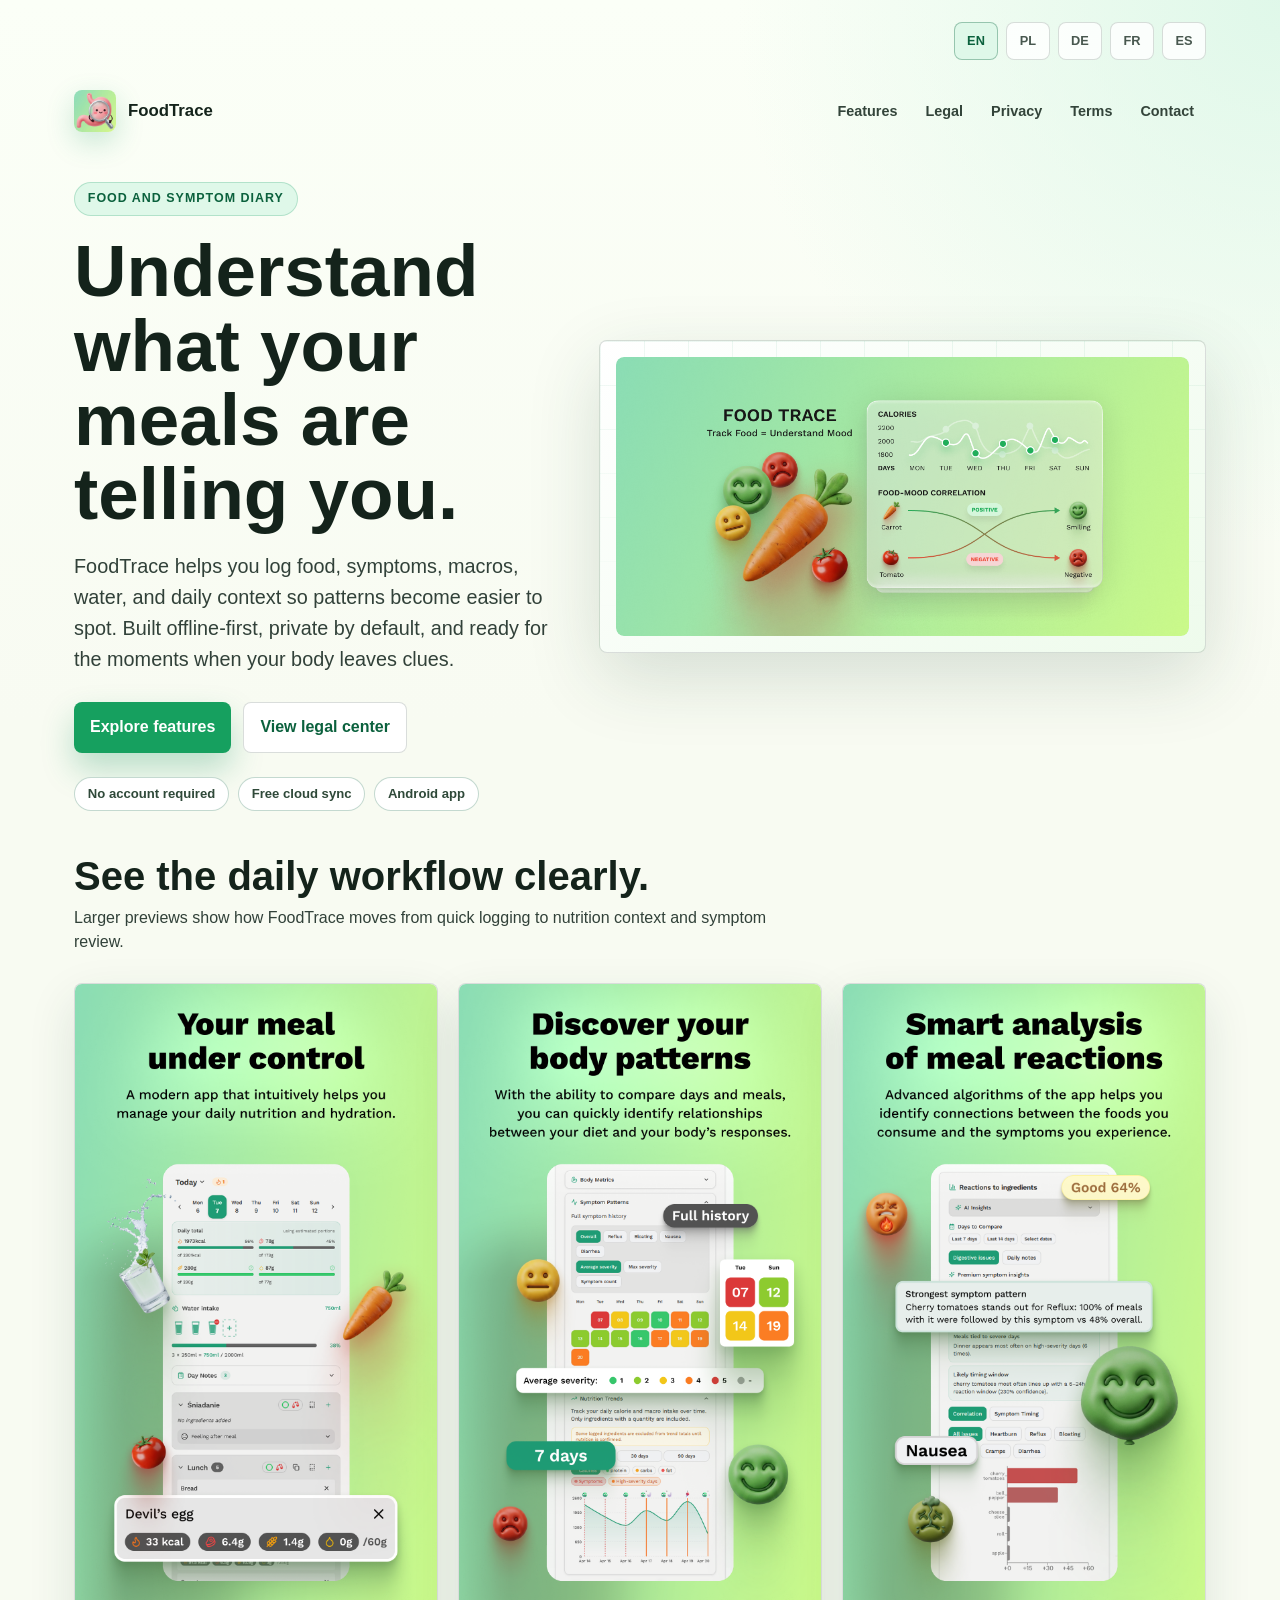
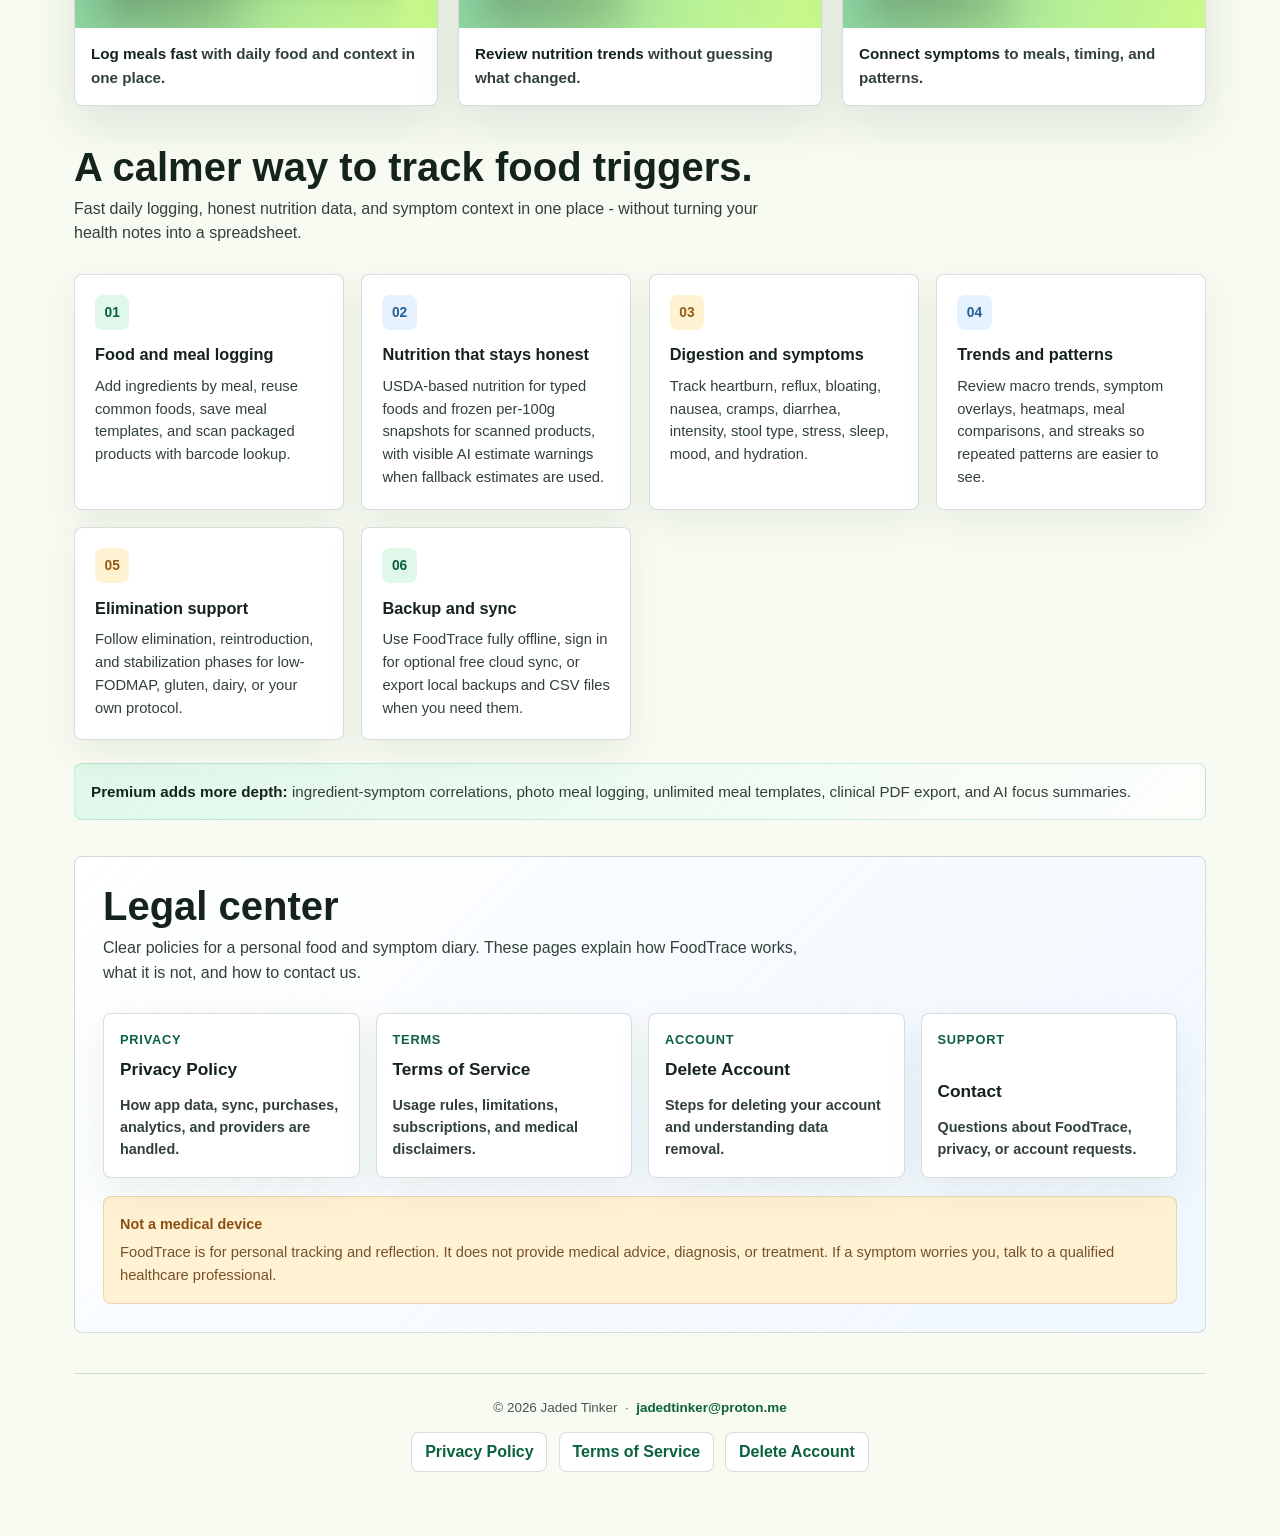
==== commit b884d30d: "legal: update pages styles" ====
--- a/index.html
+++ b/index.html
@@ -64,6 +64,7 @@
         background: transparent;
         border: 0;
         border-radius: 0;
+        box-shadow: none;
         padding: 0;
         margin: 0;
       }
@@ -76,6 +77,9 @@
         padding: 0.85rem 0 1.8rem;
         margin: 0;
         border: 0;
+        border-radius: 0;
+        background: transparent;
+        box-shadow: none;
         text-align: left;
       }
 
--- a/style.css
+++ b/style.css
@@ -11,6 +11,7 @@
   --legal-border: rgba(20, 48, 31, 0.16);
   --legal-text: #14231b;
   --legal-muted: #48584f;
+  --text-muted: var(--legal-muted);
   --legal-green: #16a05f;
   --legal-green-dark: #0b613d;
   --legal-green-soft: #dff8e9;
@@ -291,6 +292,38 @@
   text-decoration: none;
 }
 
+.legal-doc-nav {
+  display: flex;
+  flex-wrap: wrap;
+  gap: 0.55rem;
+  margin: 0 0 1.35rem;
+  padding: 0.5rem;
+  border: 1px solid var(--legal-border);
+  border-radius: 8px;
+  background: rgba(255, 255, 255, 0.7);
+}
+
+.legal-doc-nav a {
+  display: inline-flex;
+  min-height: 40px;
+  align-items: center;
+  justify-content: center;
+  padding: 0 0.8rem;
+  border-radius: 8px;
+  color: var(--legal-muted);
+  font-size: 0.84rem;
+  font-weight: 850;
+  text-decoration: none;
+}
+
+.legal-doc-nav a:hover,
+.legal-doc-nav a.active,
+.legal-doc-nav a[aria-current="page"] {
+  background: var(--legal-green-soft);
+  color: var(--legal-green-dark);
+  text-decoration: none;
+}
+
 /* Nav breadcrumb */
 .breadcrumb {
   margin: 0 0 1rem;
@@ -330,6 +363,14 @@
     justify-content: flex-start;
   }
 
+  .legal-doc-nav {
+    padding: 0.45rem;
+  }
+
+  .legal-doc-nav a {
+    flex: 1 1 calc(50% - 0.55rem);
+  }
+
   footer .footer-links {
     justify-content: stretch;
   }
